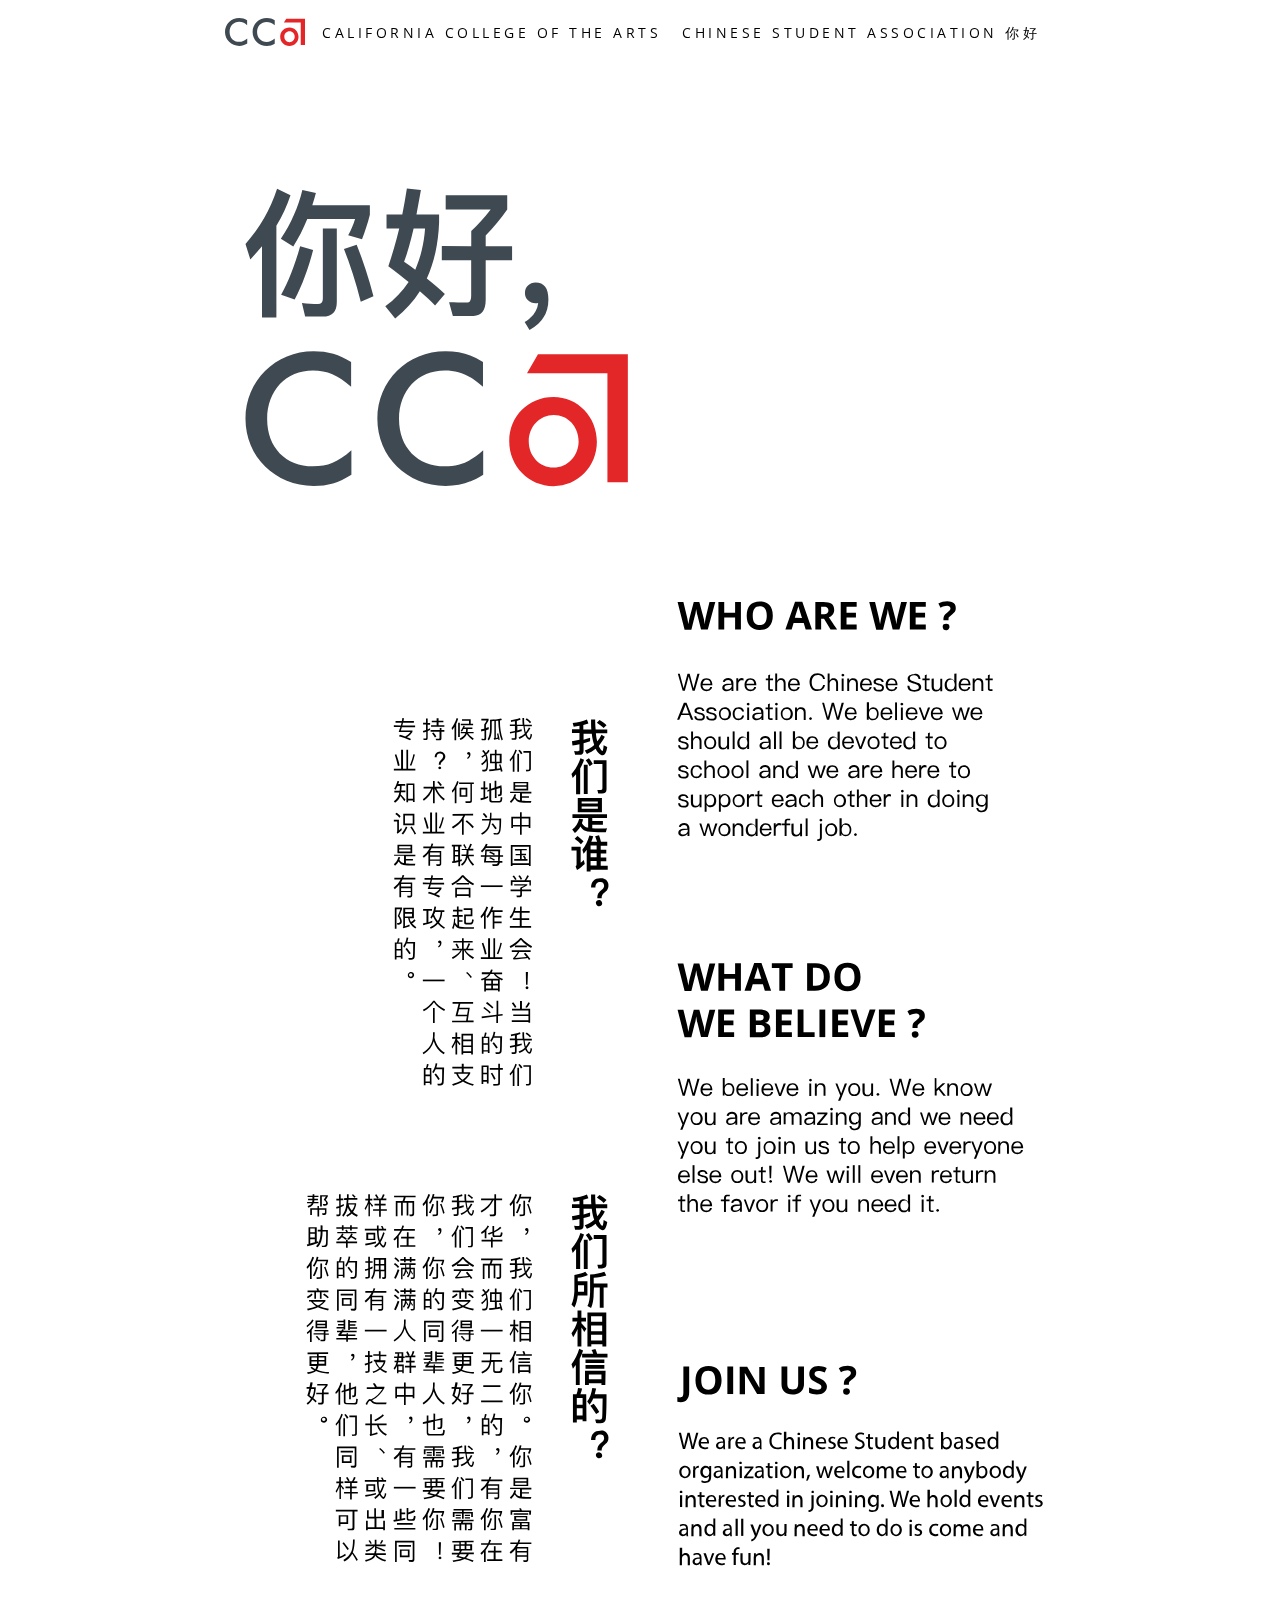
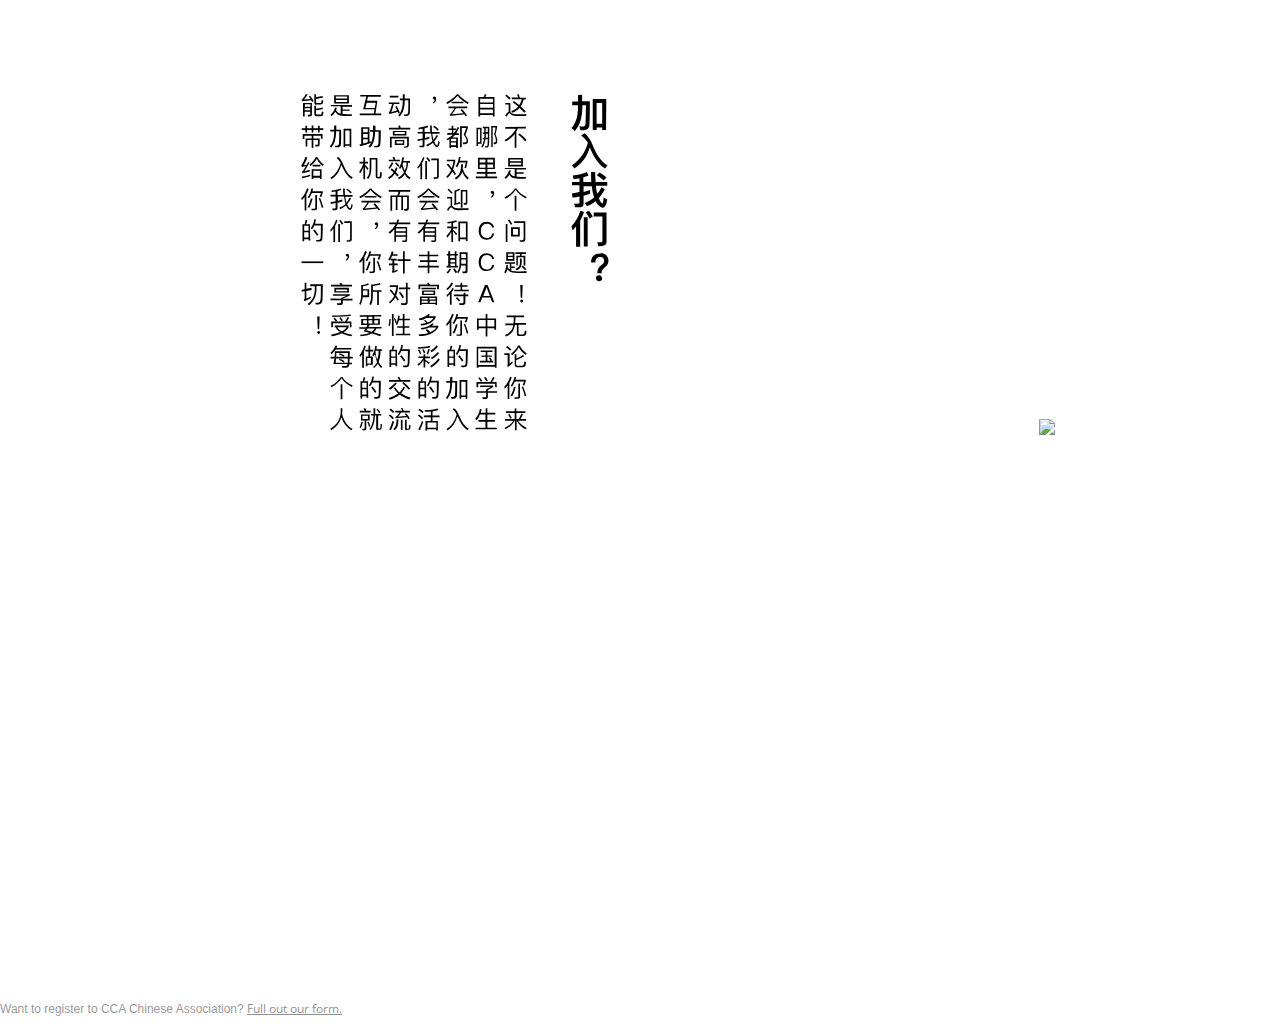
==== index.html @ 2733e785 "web icon" ====
<!DOCTYPE html>
<html lang="en zh-Hans zh zh-Hant">

<head>

  <meta charset="utf-8">
    <link rel="shortcut icon" href="assets/img/sIcon.png" />
  <title>My China</title>
  <meta name="author" content="Zhiyu(Reaji) Xue" />
  <meta name="viewport" content="width=device-width, initial-scale=1, maximum-scale=1" />
  <meta name="apple-mobile-web-app-capable" content="yes" />
 <!-- For iPhone 4 with high-resolution Retina display: -->
<link rel="apple-touch-icon-precomposed" sizes="180x180" href="assets/img/apple-touch-icon.png">
<!-- For non-Retina iPhone, iPod Touch, and Android 2.1+ devices: -->
<link rel="apple-touch-icon-precomposed" href="assets/img/apple-touch-icon.png">
<!-- For nokia devices: -->
<link rel="shortcut icon" href="assets/img/sIcon.png">

<meta name="apple-mobile-web-app-capable" content="yes">
<meta name="apple-mobile-web-app-status-bar-style" content="black">
  <link rel="stylesheet" href="assets/css/main.css" />
  <link href='https://fonts.googleapis.com/css?family=Open+Sans:400,300,300italic,400italic,600,600italic,700,700italic,800,800italic' rel='stylesheet' type='text/css' />
  
  <!-- <link rel="mask-icon" href="assets/img/logo.svg" > -->
    <link rel="apple-touch-startup-image"
         and (-webkit-device-pixel-ratio: 2)"
      href="assets/img/startup.png" />
  <meta name="apple-mobile-web-app-status-bar-style" content="translucent" />
  <meta name = "viewport" content = "width = content-width, initial-scale = 1.0, shrink-to-fit = no" />


<script>
  (function(i,s,o,g,r,a,m){i['GoogleAnalyticsObject']=r;i[r]=i[r]||function(){
  (i[r].q=i[r].q||[]).push(arguments)},i[r].l=1*new Date();a=s.createElement(o),
  m=s.getElementsByTagName(o)[0];a.async=1;a.src=g;m.parentNode.insertBefore(a,m)
  })(window,document,'script','//www.google-analytics.com/analytics.js','ga');

  ga('create', 'UA-69363537-1', 'auto');
  ga('send', 'pageview');

</script>
</head>

<body> 
	<img id="top" src="assets/img/top.png" ></img>
       
     <div id="title" class="title"><a class="titlelink" href="http://reaji.github.io/Mychina"><img id="logo" class="logo" src="assets/img/logo.svg"></img></a><h6 id="logotype" class="logotype"><a class="titlelink" href="http://reaji.github.io/Mychina">CALIFORNIA COLLEGE OF THE ARTS</a></h6> <h6 id="csatype" class="csatype"><a class="titlelink" href="http://reaji.github.io/Mychina">CHINESE STUDENT ASSOCIATION 你好</a></h6>
     </div>

<div class="content">
     <div class="greet"><img id="nihao" src="assets/img/NihaoCCA.svg"/><img id="hello" src="assets/img/HelloCCA.svg"/></div>

     <div class="recruit"><img class="fit" src="assets/img/recruitinfoMobile.svg" /><img class="QR" src="assets/img/QRTem.png"></div> </div>


  

  
  </div>


  <div id="register" class="register"><h2 class="form"> &nbsp &nbsp &nbsp JOIN US BY HERE ! ^_^</h2>
    <!-- Change the width and height values to suit you best -->
<div class="typeform-widget" data-url="https://zxue.typeform.com/to/G2J5FK" data-text="Registration Form" style="width:100%;height:500px;"></div>
<script>(function(){var qs,js,q,s,d=document,gi=d.getElementById,ce=d.createElement,gt=d.getElementsByTagName,id='typef_orm',b='https://s3-eu-west-1.amazonaws.com/share.typeform.com/';if(!gi.call(d,id)){js=ce.call(d,'script');js.id=id;js.src=b+'widget.js';q=gt.call(d,'script')[0];q.parentNode.insertBefore(js,q)}})()</script>
    <div style="font-family: Sans-Serif;font-size: 12px;color: #333;opacity: 0.5; padding-top: 5px;">Want to register to CCA Chinese Association?  <a href="https://zxue.typeform.com/to/G2J5FK" style="color: #222" target="_blank">Full out our form.</a></div>

</div>
</div>

</body>

</html>
---- assets/css/main.css ----
*{
	font-family: 'Open Sans', sans-serif;
 
}

@keyframes nihello {
    0% {opacity: 0;}
    50% {opacity:1;}
    100% {opacity: 0;}

}
@keyframes helloni {
    0% {opacity: 1;}
    50% {opacity:0;}
    100% {opacity: 1;}
}


body { 	width:100%; 
	margin-top: -13px;
	margin-left: 0; 
    height: 100%;
    overflow-x:hidden; 

	}

#top {width:100%; margin-top: -10px;height: 5px;}




.titlelink {
    text-decoration: none;
    color: black;
}

.title {
    margin: -11px auto;
    height:75px;
    width: 850px; 
    backdrop-filter: blur(10px);
}

.logo {
    width: 80px;
    margin-left: 10px;
    margin-top: 20px;
}

.logotype {
    display: inline-block;
    font-weight: 400;
    margin-top: 24px;
    margin-left: 2%;
    vertical-align: top;
    letter-spacing: 3.5px;
    line-height: 150%;
    font-size: 14px;
}

.csatype {
    display: inline-block;
    font-weight: 400;
    margin-top: 24px;
    margin-left: 2%;
    vertical-align: top;
    letter-spacing: 3.5px;
    line-height: 150%;
    font-size: 14px;
}

.typeformtitle {
    font-weight: 300;
}

.content {
    width: 850px;
    margin: 0 auto;

}

#nihao {
    position: absolute;
   margin: 0 auto;
    animation: nihello ease-in-out 10s infinite 2s ;
   max-width: 850px;


}

#hello {
   position: absolute;
    margin: 0 auto;
   opacity: 0;
   animation: helloni ease-in-out 10s infinite 2s;
   z-index: -1;
   max-width: 850px;
}

.greet {
    position: relative;
    height: 12%;
        
}

.recruit {
    position: relative;
    max-width: 850px;
    top:500px;
    z-index: -1;
        
}

.recruit .QR{
    position: absolute;
    max-width: 180px;
    bottom:10px;
    right: 10px;
        
}


.register{
    display: block;
    position: relative;
    top:550px;
      
}

.register .form {
    font-weight: 600;
    position: absolute;
    top:0px;
    z-index: 1;
    color: white;
       
}


/*
.registerTitle{
    position: fixed;
    top:50px;
    left: 150px;
    background-color: rgba(255, 255, 255, 0.4);
   backdrop-filter: blur(5px);
   width:100px;
   height:100px;
   z-index: 1;
}
*/
@media screen and (max-width: 768px) {
.title {
	margin: -12px auto;
	height: 50px;
	width: 100%;
 background: #eeeeee;
 backdrop-filter: blur(10px);



}

.logo {
	width: 50px;
	margin-left: 5%;
	margin-top: 20px;
}

.logotype {
    display: inline-block;
    width: 130px;
    font-weight: 400;
    margin-top: 19px;
    margin-left: 10px;
    vertical-align: top;
    letter-spacing: 2px;
    line-height: 10px;
    font-size: 9.2px;
}

.csatype {
    display: inline-block;
    width: 113px;
    font-weight: 400;
    margin-top: 19px;
    margin-left: 1%;
    vertical-align: top;
    letter-spacing: 2px;
    line-height: 10px;
    font-size: 9.2px;
}

.register{
    display: block;
    position: relative;
    top:250px;
}

.register .form {
    font-weight: 600;
    position: absolute;
    top:0px;
    z-index: 1;
    color: white;
}

#nihao {
   position: absolute;
  width: 50%;
  min-width: 313px;
  animation: nihello ease-in-out 10s infinite 2s;
}
 #hello {
   position: absolute;
   width: 50%;
    opacity: 0;
    min-width: 313px;
     animation: helloni ease-in-out 10s infinite 2s;
}

.content {
    width: 100%;
    margin: 0 auto;
      
}

.greet {
    position: relative;
    width: 80%;
    left: 5%;


}
.recruit {
    position: relative;
    width: 100%;
    right: 0;
    top: 200px; 
}

.recruit .fit {
   position: relative;
   right: 0;

}


.recruit .QR{
    position: absolute;
    width: 25%;
    bottom:10px;
    right: 3%;
}

}


@media screen and (max-width: 340px) {
.title {
    margin: -12px auto;
    height: 50px;
    width: 100%;
 background: #eeeeee;
 backdrop-filter: blur(10px);



}

.logo {
    width: 50px;
    margin-left: 5%;
    margin-top: 20px;
}

.logotype {
    display: inline-block;
    width: 118px;
    font-weight: 400;
    margin-top: 19px;
    margin-left: 3%;
    vertical-align: top;
    letter-spacing: 2px;
    line-height: 10px;
    font-size: 8px;
}

.csatype {
    display: inline-block;
    width: 113px;
    font-weight: 400;
    margin-top: 19px;
    margin-left: 1%;
    vertical-align: top;
    letter-spacing: 2px;
    line-height: 10px;
    font-size: 8px;
}

.register{
    display: block;
    position: relative;
    top:150px;
}

.register .form {
    font-weight: 600;
    position: absolute;
    top:0px;
    z-index: 1;
    color: white;
}

#nihao {
   position: absolute;

width: 40%;
  min-width: 300px;

  animation: nihello ease-in-out 10s infinite 2s;
}
 #hello {
   position: absolute;
   width: 40%;
    opacity: 0;
    min-width: 300px;

     animation: helloni ease-in-out 10s infinite 2s;
}

.content {
    width: 100%;
    margin: 0 auto;
      
}

.greet {
    position: relative;
    width: 300px;
    left: 5%;
   /* overflow-x:hidden;*/

}
.recruit {
    position: relative;
    width: 100%;
    right: 0;
    top: 120px;
}

.recruit .fit {
   position: relative;
   right: 0;
   width: 95%;
}


.recruit .QR{
    position: absolute;
    width: 25%;
    bottom:10px;
    right: 3%;
}

}
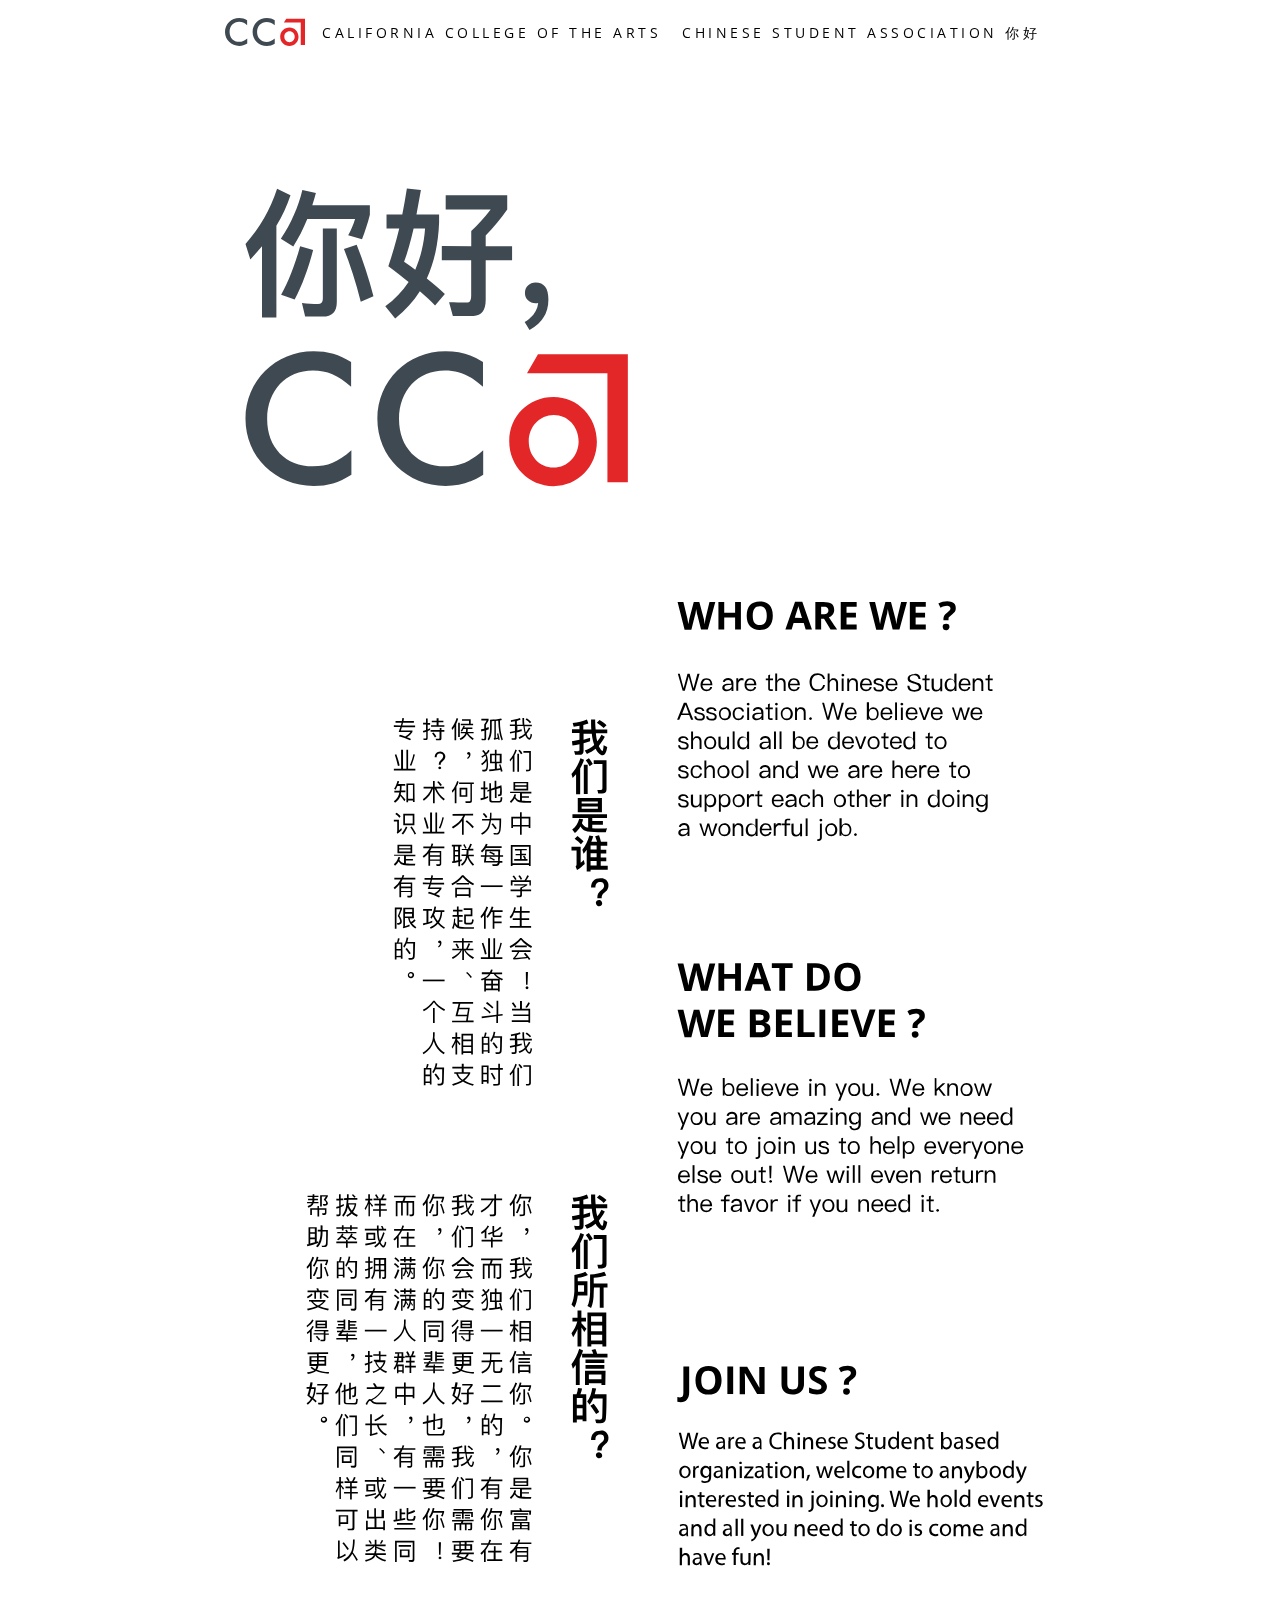
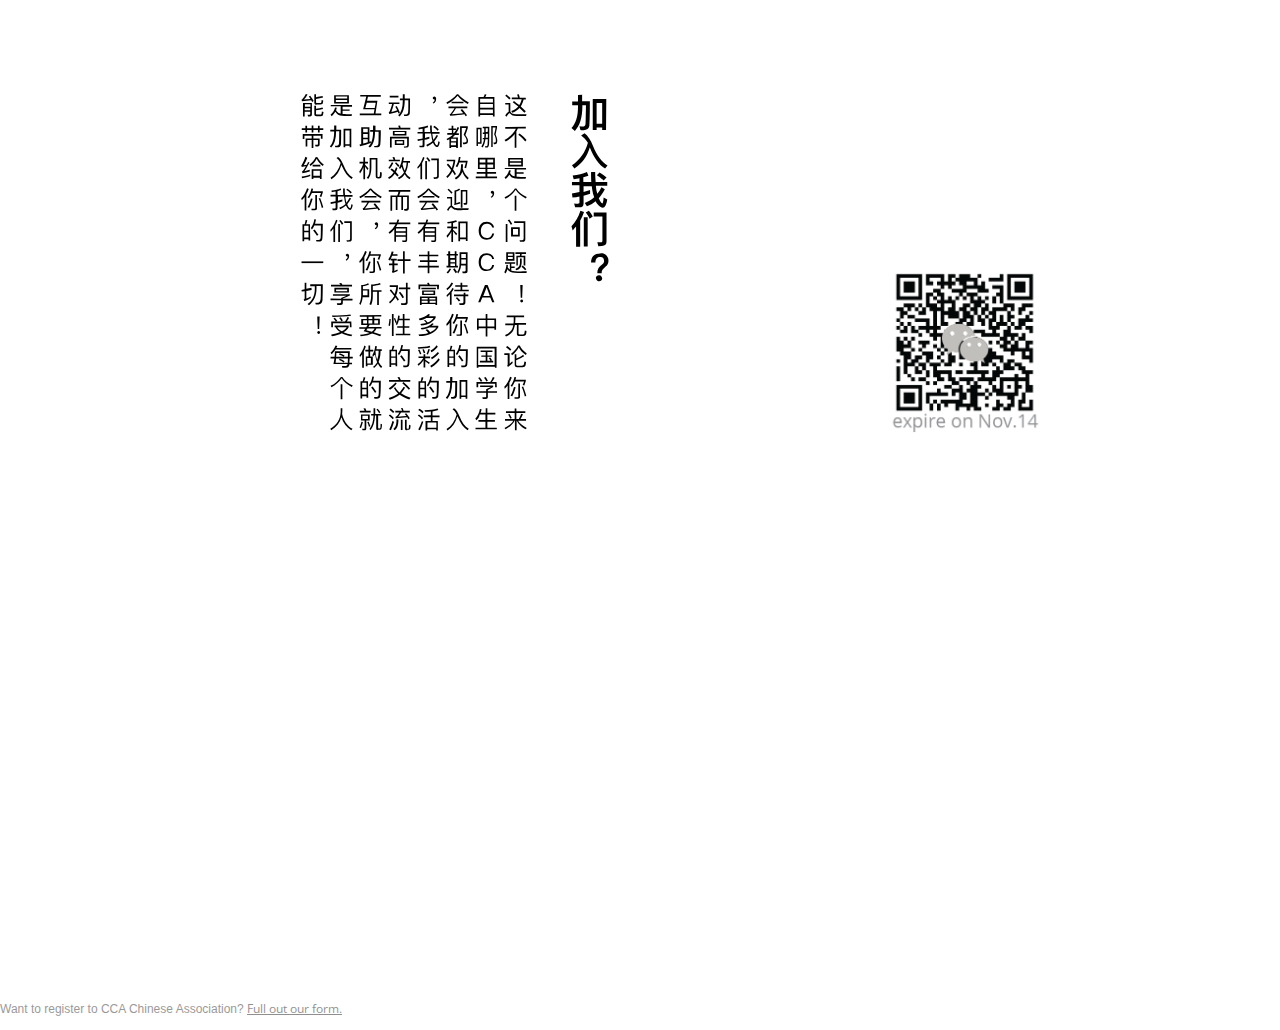
==== commit 437d6b72: "update expired QR CODE" ====
--- a/index.html
+++ b/index.html
@@ -14,7 +14,7 @@
 <!-- For non-Retina iPhone, iPod Touch, and Android 2.1+ devices: -->
 <link rel="apple-touch-icon-precomposed" href="assets/img/apple-touch-icon.png">
 <!-- For nokia devices: -->
-<link rel="shortcut icon" href="assets/img/sIcon.png">
+<link rel="shortcut icon" href="assets/img/apple-touch-icon.png">
 
 <meta name="apple-mobile-web-app-capable" content="yes">
 <meta name="apple-mobile-web-app-status-bar-style" content="black">
@@ -29,16 +29,6 @@
   <meta name = "viewport" content = "width = content-width, initial-scale = 1.0, shrink-to-fit = no" />
 
 
-<script>
-  (function(i,s,o,g,r,a,m){i['GoogleAnalyticsObject']=r;i[r]=i[r]||function(){
-  (i[r].q=i[r].q||[]).push(arguments)},i[r].l=1*new Date();a=s.createElement(o),
-  m=s.getElementsByTagName(o)[0];a.async=1;a.src=g;m.parentNode.insertBefore(a,m)
-  })(window,document,'script','//www.google-analytics.com/analytics.js','ga');
-
-  ga('create', 'UA-69363537-1', 'auto');
-  ga('send', 'pageview');
-
-</script>
 </head>
 
 <body> 
@@ -68,6 +58,17 @@
 </div>
 </div>
 
+
+<script>
+  (function(i,s,o,g,r,a,m){i['GoogleAnalyticsObject']=r;i[r]=i[r]||function(){
+  (i[r].q=i[r].q||[]).push(arguments)},i[r].l=1*new Date();a=s.createElement(o),
+  m=s.getElementsByTagName(o)[0];a.async=1;a.src=g;m.parentNode.insertBefore(a,m)
+  })(window,document,'script','//www.google-analytics.com/analytics.js','ga');
+
+  ga('create', 'UA-69363537-1', 'auto');
+  ga('send', 'pageview');
+
+</script>
 </body>
 
 </html>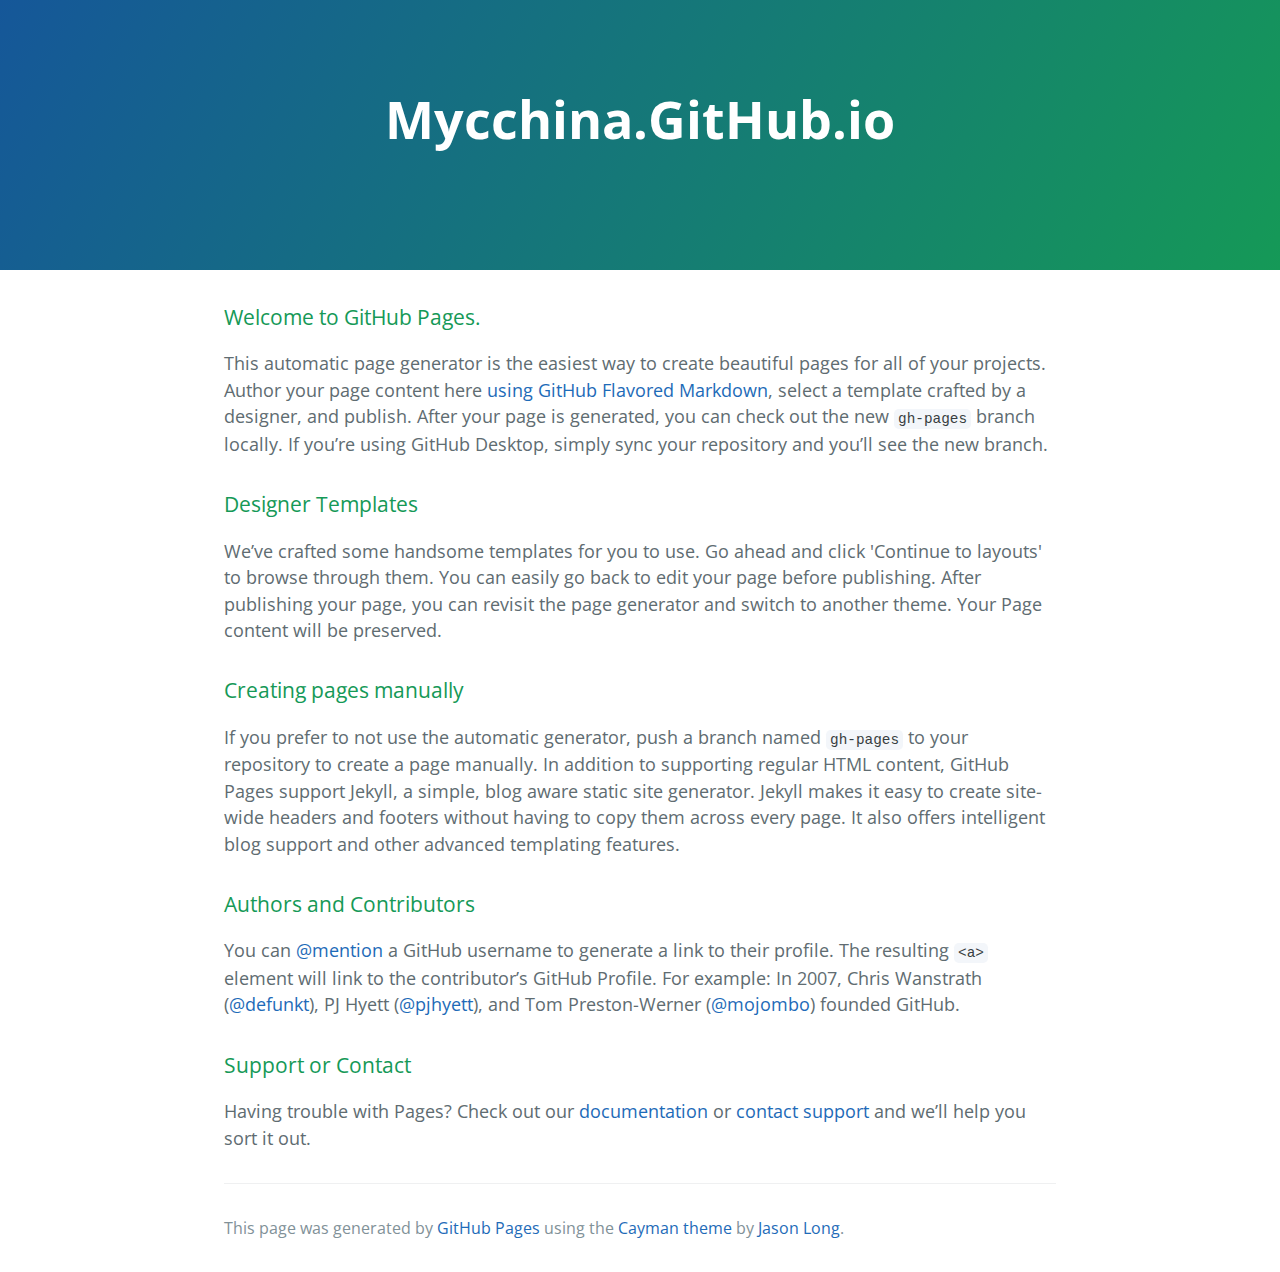
==== commit f3ede465: "Replace master branch with page content via GitHub" ====
--- a/index.html
+++ b/index.html
@@ -1,74 +1,53 @@
 <!DOCTYPE html>
-<html lang="en zh-Hans zh zh-Hant">
+<html lang="en-us">
+  <head>
+    <meta charset="UTF-8">
+    <title>Mycchina.GitHub.io by MyCChinA</title>
+    <meta name="viewport" content="width=device-width, initial-scale=1">
+    <link rel="stylesheet" type="text/css" href="stylesheets/normalize.css" media="screen">
+    <link href='https://fonts.googleapis.com/css?family=Open+Sans:400,700' rel='stylesheet' type='text/css'>
+    <link rel="stylesheet" type="text/css" href="stylesheets/stylesheet.css" media="screen">
+    <link rel="stylesheet" type="text/css" href="stylesheets/github-light.css" media="screen">
+  </head>
+  <body>
+    <section class="page-header">
+      <h1 class="project-name">Mycchina.GitHub.io</h1>
+      <h2 class="project-tagline"></h2>
+    </section>
 
-<head>
+    <section class="main-content">
+      <h3>
+<a id="welcome-to-github-pages" class="anchor" href="#welcome-to-github-pages" aria-hidden="true"><span class="octicon octicon-link"></span></a>Welcome to GitHub Pages.</h3>
 
-  <meta charset="utf-8">
-    <link rel="shortcut icon" href="assets/img/sIcon.png" />
-  <title>My China</title>
-  <meta name="author" content="Zhiyu(Reaji) Xue" />
-  <meta name="viewport" content="width=device-width, initial-scale=1, maximum-scale=1" />
-  <meta name="apple-mobile-web-app-capable" content="yes" />
- <!-- For iPhone 4 with high-resolution Retina display: -->
-<link rel="apple-touch-icon-precomposed" sizes="180x180" href="assets/img/apple-touch-icon.png">
-<!-- For non-Retina iPhone, iPod Touch, and Android 2.1+ devices: -->
-<link rel="apple-touch-icon-precomposed" href="assets/img/apple-touch-icon.png">
-<!-- For nokia devices: -->
-<link rel="shortcut icon" href="assets/img/apple-touch-icon.png">
+<p>This automatic page generator is the easiest way to create beautiful pages for all of your projects. Author your page content here <a href="https://guides.github.com/features/mastering-markdown/">using GitHub Flavored Markdown</a>, select a template crafted by a designer, and publish. After your page is generated, you can check out the new <code>gh-pages</code> branch locally. If you’re using GitHub Desktop, simply sync your repository and you’ll see the new branch.</p>
 
-<meta name="apple-mobile-web-app-capable" content="yes">
-<meta name="apple-mobile-web-app-status-bar-style" content="black">
-  <link rel="stylesheet" href="assets/css/main.css" />
-  <link href='https://fonts.googleapis.com/css?family=Open+Sans:400,300,300italic,400italic,600,600italic,700,700italic,800,800italic' rel='stylesheet' type='text/css' />
-  
-  <!-- <link rel="mask-icon" href="assets/img/logo.svg" > -->
-    <link rel="apple-touch-startup-image"
-         and (-webkit-device-pixel-ratio: 2)"
-      href="assets/img/startup.png" />
-  <meta name="apple-mobile-web-app-status-bar-style" content="translucent" />
-  <meta name = "viewport" content = "width = content-width, initial-scale = 1.0, shrink-to-fit = no" />
+<h3>
+<a id="designer-templates" class="anchor" href="#designer-templates" aria-hidden="true"><span class="octicon octicon-link"></span></a>Designer Templates</h3>
 
+<p>We’ve crafted some handsome templates for you to use. Go ahead and click 'Continue to layouts' to browse through them. You can easily go back to edit your page before publishing. After publishing your page, you can revisit the page generator and switch to another theme. Your Page content will be preserved.</p>
 
-</head>
+<h3>
+<a id="creating-pages-manually" class="anchor" href="#creating-pages-manually" aria-hidden="true"><span class="octicon octicon-link"></span></a>Creating pages manually</h3>
 
-<body> 
-	<img id="top" src="assets/img/top.png" ></img>
-       
-     <div id="title" class="title"><a class="titlelink" href="http://reaji.github.io/Mychina"><img id="logo" class="logo" src="assets/img/logo.svg"></img></a><h6 id="logotype" class="logotype"><a class="titlelink" href="http://reaji.github.io/Mychina">CALIFORNIA COLLEGE OF THE ARTS</a></h6> <h6 id="csatype" class="csatype"><a class="titlelink" href="http://reaji.github.io/Mychina">CHINESE STUDENT ASSOCIATION 你好</a></h6>
-     </div>
+<p>If you prefer to not use the automatic generator, push a branch named <code>gh-pages</code> to your repository to create a page manually. In addition to supporting regular HTML content, GitHub Pages support Jekyll, a simple, blog aware static site generator. Jekyll makes it easy to create site-wide headers and footers without having to copy them across every page. It also offers intelligent blog support and other advanced templating features.</p>
 
-<div class="content">
-     <div class="greet"><img id="nihao" src="assets/img/NihaoCCA.svg"/><img id="hello" src="assets/img/HelloCCA.svg"/></div>
+<h3>
+<a id="authors-and-contributors" class="anchor" href="#authors-and-contributors" aria-hidden="true"><span class="octicon octicon-link"></span></a>Authors and Contributors</h3>
 
-     <div class="recruit"><img class="fit" src="assets/img/recruitinfoMobile.svg" /><img class="QR" src="assets/img/QRTem.png"></div> </div>
+<p>You can <a href="https://github.com/blog/821" class="user-mention">@mention</a> a GitHub username to generate a link to their profile. The resulting <code>&lt;a&gt;</code> element will link to the contributor’s GitHub Profile. For example: In 2007, Chris Wanstrath (<a href="https://github.com/defunkt" class="user-mention">@defunkt</a>), PJ Hyett (<a href="https://github.com/pjhyett" class="user-mention">@pjhyett</a>), and Tom Preston-Werner (<a href="https://github.com/mojombo" class="user-mention">@mojombo</a>) founded GitHub.</p>
 
+<h3>
+<a id="support-or-contact" class="anchor" href="#support-or-contact" aria-hidden="true"><span class="octicon octicon-link"></span></a>Support or Contact</h3>
+
+<p>Having trouble with Pages? Check out our <a href="https://help.github.com/pages">documentation</a> or <a href="https://github.com/contact">contact support</a> and we’ll help you sort it out.</p>
+
+      <footer class="site-footer">
+
+        <span class="site-footer-credits">This page was generated by <a href="https://pages.github.com">GitHub Pages</a> using the <a href="https://github.com/jasonlong/cayman-theme">Cayman theme</a> by <a href="https://twitter.com/jasonlong">Jason Long</a>.</span>
+      </footer>
+
+    </section>
 
   
-
-  
-  </div>
-
-
-  <div id="register" class="register"><h2 class="form"> &nbsp &nbsp &nbsp JOIN US BY HERE ! ^_^</h2>
-    <!-- Change the width and height values to suit you best -->
-<div class="typeform-widget" data-url="https://zxue.typeform.com/to/G2J5FK" data-text="Registration Form" style="width:100%;height:500px;"></div>
-<script>(function(){var qs,js,q,s,d=document,gi=d.getElementById,ce=d.createElement,gt=d.getElementsByTagName,id='typef_orm',b='https://s3-eu-west-1.amazonaws.com/share.typeform.com/';if(!gi.call(d,id)){js=ce.call(d,'script');js.id=id;js.src=b+'widget.js';q=gt.call(d,'script')[0];q.parentNode.insertBefore(js,q)}})()</script>
-    <div style="font-family: Sans-Serif;font-size: 12px;color: #333;opacity: 0.5; padding-top: 5px;">Want to register to CCA Chinese Association?  <a href="https://zxue.typeform.com/to/G2J5FK" style="color: #222" target="_blank">Full out our form.</a></div>
-
-</div>
-</div>
-
-
-<script>
-  (function(i,s,o,g,r,a,m){i['GoogleAnalyticsObject']=r;i[r]=i[r]||function(){
-  (i[r].q=i[r].q||[]).push(arguments)},i[r].l=1*new Date();a=s.createElement(o),
-  m=s.getElementsByTagName(o)[0];a.async=1;a.src=g;m.parentNode.insertBefore(a,m)
-  })(window,document,'script','//www.google-analytics.com/analytics.js','ga');
-
-  ga('create', 'UA-69363537-1', 'auto');
-  ga('send', 'pageview');
-
-</script>
-</body>
-
-</html>+  </body>
+</html>
--- a/stylesheets/stylesheet.css
+++ b/stylesheets/stylesheet.css
@@ -0,0 +1,245 @@
+* {
+  box-sizing: border-box; }
+
+body {
+  padding: 0;
+  margin: 0;
+  font-family: "Open Sans", "Helvetica Neue", Helvetica, Arial, sans-serif;
+  font-size: 16px;
+  line-height: 1.5;
+  color: #606c71; }
+
+a {
+  color: #1e6bb8;
+  text-decoration: none; }
+  a:hover {
+    text-decoration: underline; }
+
+.btn {
+  display: inline-block;
+  margin-bottom: 1rem;
+  color: rgba(255, 255, 255, 0.7);
+  background-color: rgba(255, 255, 255, 0.08);
+  border-color: rgba(255, 255, 255, 0.2);
+  border-style: solid;
+  border-width: 1px;
+  border-radius: 0.3rem;
+  transition: color 0.2s, background-color 0.2s, border-color 0.2s; }
+  .btn + .btn {
+    margin-left: 1rem; }
+
+.btn:hover {
+  color: rgba(255, 255, 255, 0.8);
+  text-decoration: none;
+  background-color: rgba(255, 255, 255, 0.2);
+  border-color: rgba(255, 255, 255, 0.3); }
+
+@media screen and (min-width: 64em) {
+  .btn {
+    padding: 0.75rem 1rem; } }
+
+@media screen and (min-width: 42em) and (max-width: 64em) {
+  .btn {
+    padding: 0.6rem 0.9rem;
+    font-size: 0.9rem; } }
+
+@media screen and (max-width: 42em) {
+  .btn {
+    display: block;
+    width: 100%;
+    padding: 0.75rem;
+    font-size: 0.9rem; }
+    .btn + .btn {
+      margin-top: 1rem;
+      margin-left: 0; } }
+
+.page-header {
+  color: #fff;
+  text-align: center;
+  background-color: #159957;
+  background-image: linear-gradient(120deg, #155799, #159957); }
+
+@media screen and (min-width: 64em) {
+  .page-header {
+    padding: 5rem 6rem; } }
+
+@media screen and (min-width: 42em) and (max-width: 64em) {
+  .page-header {
+    padding: 3rem 4rem; } }
+
+@media screen and (max-width: 42em) {
+  .page-header {
+    padding: 2rem 1rem; } }
+
+.project-name {
+  margin-top: 0;
+  margin-bottom: 0.1rem; }
+
+@media screen and (min-width: 64em) {
+  .project-name {
+    font-size: 3.25rem; } }
+
+@media screen and (min-width: 42em) and (max-width: 64em) {
+  .project-name {
+    font-size: 2.25rem; } }
+
+@media screen and (max-width: 42em) {
+  .project-name {
+    font-size: 1.75rem; } }
+
+.project-tagline {
+  margin-bottom: 2rem;
+  font-weight: normal;
+  opacity: 0.7; }
+
+@media screen and (min-width: 64em) {
+  .project-tagline {
+    font-size: 1.25rem; } }
+
+@media screen and (min-width: 42em) and (max-width: 64em) {
+  .project-tagline {
+    font-size: 1.15rem; } }
+
+@media screen and (max-width: 42em) {
+  .project-tagline {
+    font-size: 1rem; } }
+
+.main-content :first-child {
+  margin-top: 0; }
+.main-content img {
+  max-width: 100%; }
+.main-content h1, .main-content h2, .main-content h3, .main-content h4, .main-content h5, .main-content h6 {
+  margin-top: 2rem;
+  margin-bottom: 1rem;
+  font-weight: normal;
+  color: #159957; }
+.main-content p {
+  margin-bottom: 1em; }
+.main-content code {
+  padding: 2px 4px;
+  font-family: Consolas, "Liberation Mono", Menlo, Courier, monospace;
+  font-size: 0.9rem;
+  color: #383e41;
+  background-color: #f3f6fa;
+  border-radius: 0.3rem; }
+.main-content pre {
+  padding: 0.8rem;
+  margin-top: 0;
+  margin-bottom: 1rem;
+  font: 1rem Consolas, "Liberation Mono", Menlo, Courier, monospace;
+  color: #567482;
+  word-wrap: normal;
+  background-color: #f3f6fa;
+  border: solid 1px #dce6f0;
+  border-radius: 0.3rem; }
+  .main-content pre > code {
+    padding: 0;
+    margin: 0;
+    font-size: 0.9rem;
+    color: #567482;
+    word-break: normal;
+    white-space: pre;
+    background: transparent;
+    border: 0; }
+.main-content .highlight {
+  margin-bottom: 1rem; }
+  .main-content .highlight pre {
+    margin-bottom: 0;
+    word-break: normal; }
+.main-content .highlight pre, .main-content pre {
+  padding: 0.8rem;
+  overflow: auto;
+  font-size: 0.9rem;
+  line-height: 1.45;
+  border-radius: 0.3rem; }
+.main-content pre code, .main-content pre tt {
+  display: inline;
+  max-width: initial;
+  padding: 0;
+  margin: 0;
+  overflow: initial;
+  line-height: inherit;
+  word-wrap: normal;
+  background-color: transparent;
+  border: 0; }
+  .main-content pre code:before, .main-content pre code:after, .main-content pre tt:before, .main-content pre tt:after {
+    content: normal; }
+.main-content ul, .main-content ol {
+  margin-top: 0; }
+.main-content blockquote {
+  padding: 0 1rem;
+  margin-left: 0;
+  color: #819198;
+  border-left: 0.3rem solid #dce6f0; }
+  .main-content blockquote > :first-child {
+    margin-top: 0; }
+  .main-content blockquote > :last-child {
+    margin-bottom: 0; }
+.main-content table {
+  display: block;
+  width: 100%;
+  overflow: auto;
+  word-break: normal;
+  word-break: keep-all; }
+  .main-content table th {
+    font-weight: bold; }
+  .main-content table th, .main-content table td {
+    padding: 0.5rem 1rem;
+    border: 1px solid #e9ebec; }
+.main-content dl {
+  padding: 0; }
+  .main-content dl dt {
+    padding: 0;
+    margin-top: 1rem;
+    font-size: 1rem;
+    font-weight: bold; }
+  .main-content dl dd {
+    padding: 0;
+    margin-bottom: 1rem; }
+.main-content hr {
+  height: 2px;
+  padding: 0;
+  margin: 1rem 0;
+  background-color: #eff0f1;
+  border: 0; }
+
+@media screen and (min-width: 64em) {
+  .main-content {
+    max-width: 64rem;
+    padding: 2rem 6rem;
+    margin: 0 auto;
+    font-size: 1.1rem; } }
+
+@media screen and (min-width: 42em) and (max-width: 64em) {
+  .main-content {
+    padding: 2rem 4rem;
+    font-size: 1.1rem; } }
+
+@media screen and (max-width: 42em) {
+  .main-content {
+    padding: 2rem 1rem;
+    font-size: 1rem; } }
+
+.site-footer {
+  padding-top: 2rem;
+  margin-top: 2rem;
+  border-top: solid 1px #eff0f1; }
+
+.site-footer-owner {
+  display: block;
+  font-weight: bold; }
+
+.site-footer-credits {
+  color: #819198; }
+
+@media screen and (min-width: 64em) {
+  .site-footer {
+    font-size: 1rem; } }
+
+@media screen and (min-width: 42em) and (max-width: 64em) {
+  .site-footer {
+    font-size: 1rem; } }
+
+@media screen and (max-width: 42em) {
+  .site-footer {
+    font-size: 0.9rem; } }
--- a/stylesheets/github-light.css
+++ b/stylesheets/github-light.css
@@ -0,0 +1,116 @@
+/*
+   Copyright 2014 GitHub Inc.
+
+   Licensed under the Apache License, Version 2.0 (the "License");
+   you may not use this file except in compliance with the License.
+   You may obtain a copy of the License at
+
+       http://www.apache.org/licenses/LICENSE-2.0
+
+   Unless required by applicable law or agreed to in writing, software
+   distributed under the License is distributed on an "AS IS" BASIS,
+   WITHOUT WARRANTIES OR CONDITIONS OF ANY KIND, either express or implied.
+   See the License for the specific language governing permissions and
+   limitations under the License.
+
+*/
+
+.pl-c /* comment */ {
+  color: #969896;
+}
+
+.pl-c1      /* constant, markup.raw, meta.diff.header, meta.module-reference, meta.property-name, support, support.constant, support.variable, variable.other.constant */,
+.pl-s .pl-v /* string variable */ {
+  color: #0086b3;
+}
+
+.pl-e  /* entity */,
+.pl-en /* entity.name */ {
+  color: #795da3;
+}
+
+.pl-s .pl-s1 /* string source */,
+.pl-smi      /* storage.modifier.import, storage.modifier.package, storage.type.java, variable.other, variable.parameter.function */ {
+  color: #333;
+}
+
+.pl-ent /* entity.name.tag */ {
+  color: #63a35c;
+}
+
+.pl-k /* keyword, storage, storage.type */ {
+  color: #a71d5d;
+}
+
+.pl-pds              /* punctuation.definition.string, string.regexp.character-class */,
+.pl-s                /* string */,
+.pl-s .pl-pse .pl-s1 /* string punctuation.section.embedded source */,
+.pl-sr               /* string.regexp */,
+.pl-sr .pl-cce       /* string.regexp constant.character.escape */,
+.pl-sr .pl-sra       /* string.regexp string.regexp.arbitrary-repitition */,
+.pl-sr .pl-sre       /* string.regexp source.ruby.embedded */ {
+  color: #183691;
+}
+
+.pl-v /* variable */ {
+  color: #ed6a43;
+}
+
+.pl-id /* invalid.deprecated */ {
+  color: #b52a1d;
+}
+
+.pl-ii /* invalid.illegal */ {
+  background-color: #b52a1d;
+  color: #f8f8f8;
+}
+
+.pl-sr .pl-cce /* string.regexp constant.character.escape */ {
+  color: #63a35c;
+  font-weight: bold;
+}
+
+.pl-ml /* markup.list */ {
+  color: #693a17;
+}
+
+.pl-mh        /* markup.heading */,
+.pl-mh .pl-en /* markup.heading entity.name */,
+.pl-ms        /* meta.separator */ {
+  color: #1d3e81;
+  font-weight: bold;
+}
+
+.pl-mq /* markup.quote */ {
+  color: #008080;
+}
+
+.pl-mi /* markup.italic */ {
+  color: #333;
+  font-style: italic;
+}
+
+.pl-mb /* markup.bold */ {
+  color: #333;
+  font-weight: bold;
+}
+
+.pl-md /* markup.deleted, meta.diff.header.from-file */ {
+  background-color: #ffecec;
+  color: #bd2c00;
+}
+
+.pl-mi1 /* markup.inserted, meta.diff.header.to-file */ {
+  background-color: #eaffea;
+  color: #55a532;
+}
+
+.pl-mdr /* meta.diff.range */ {
+  color: #795da3;
+  font-weight: bold;
+}
+
+.pl-mo /* meta.output */ {
+  color: #1d3e81;
+}
+
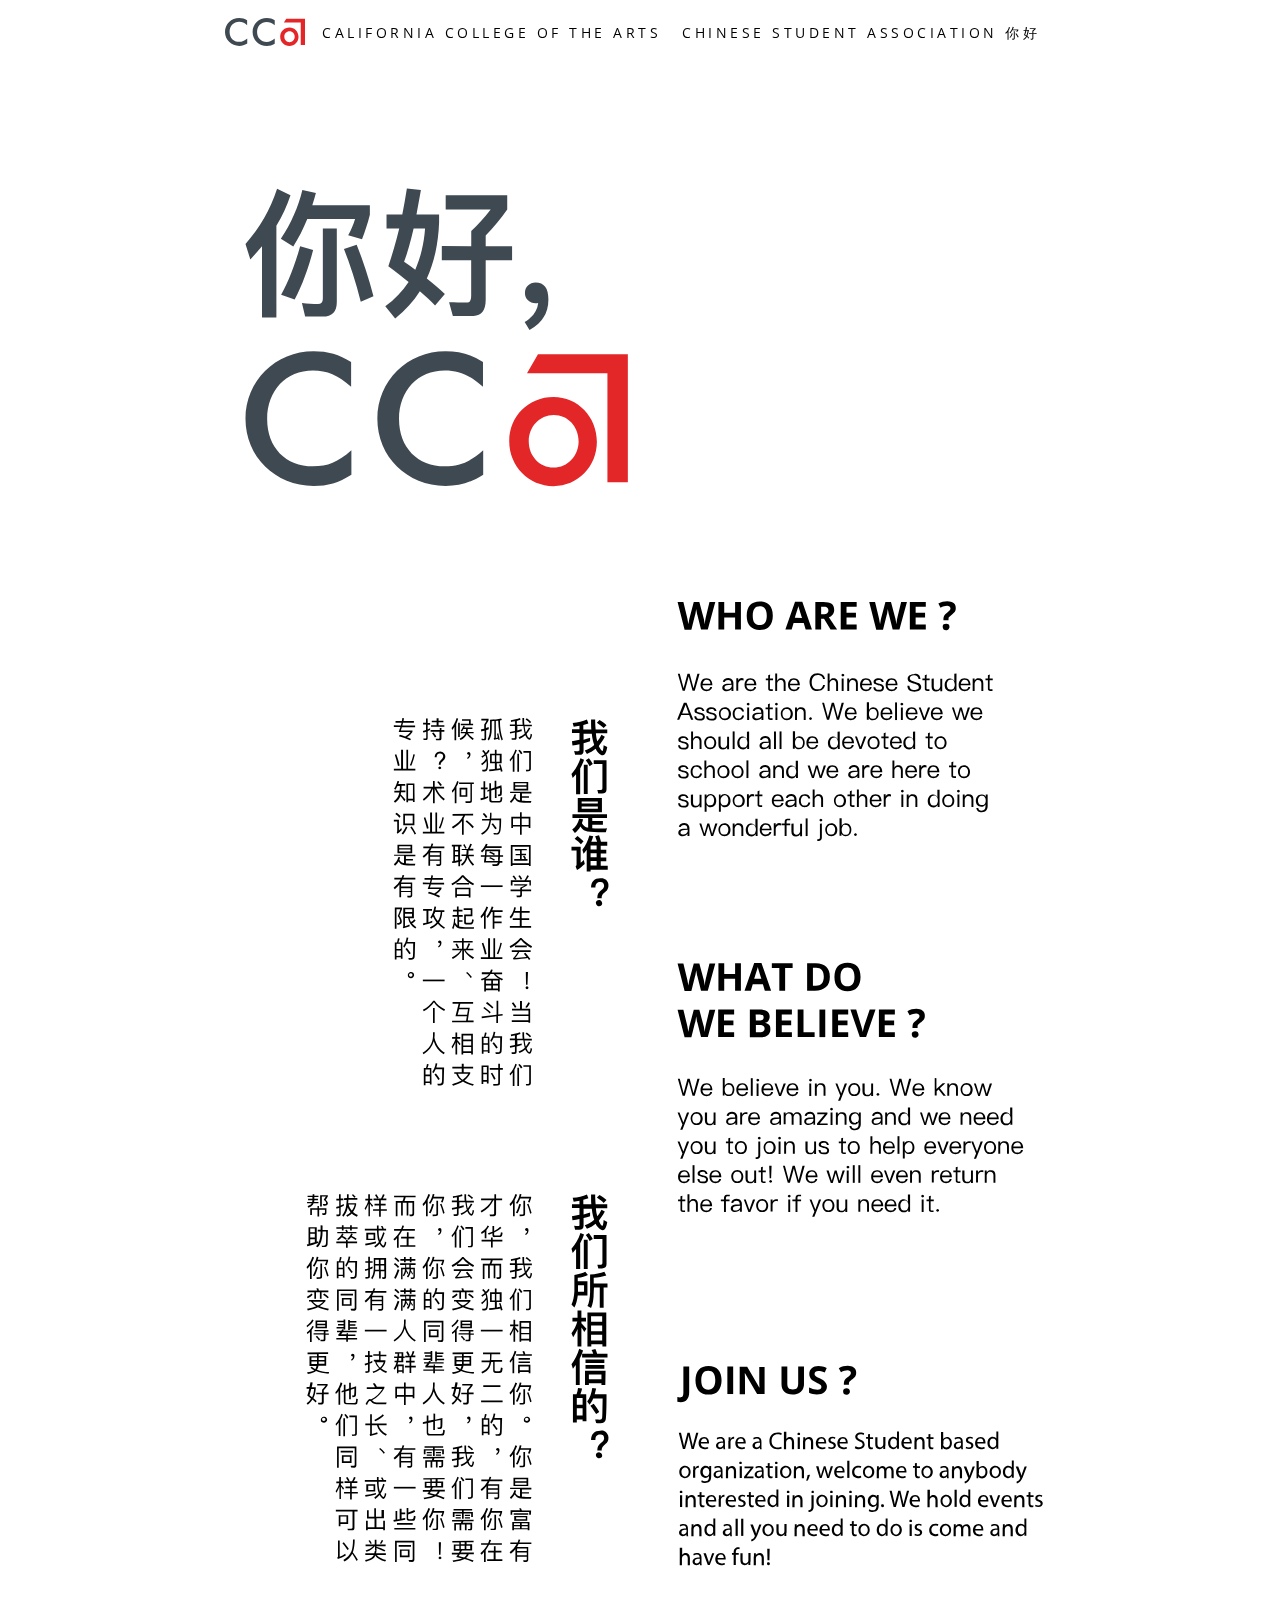
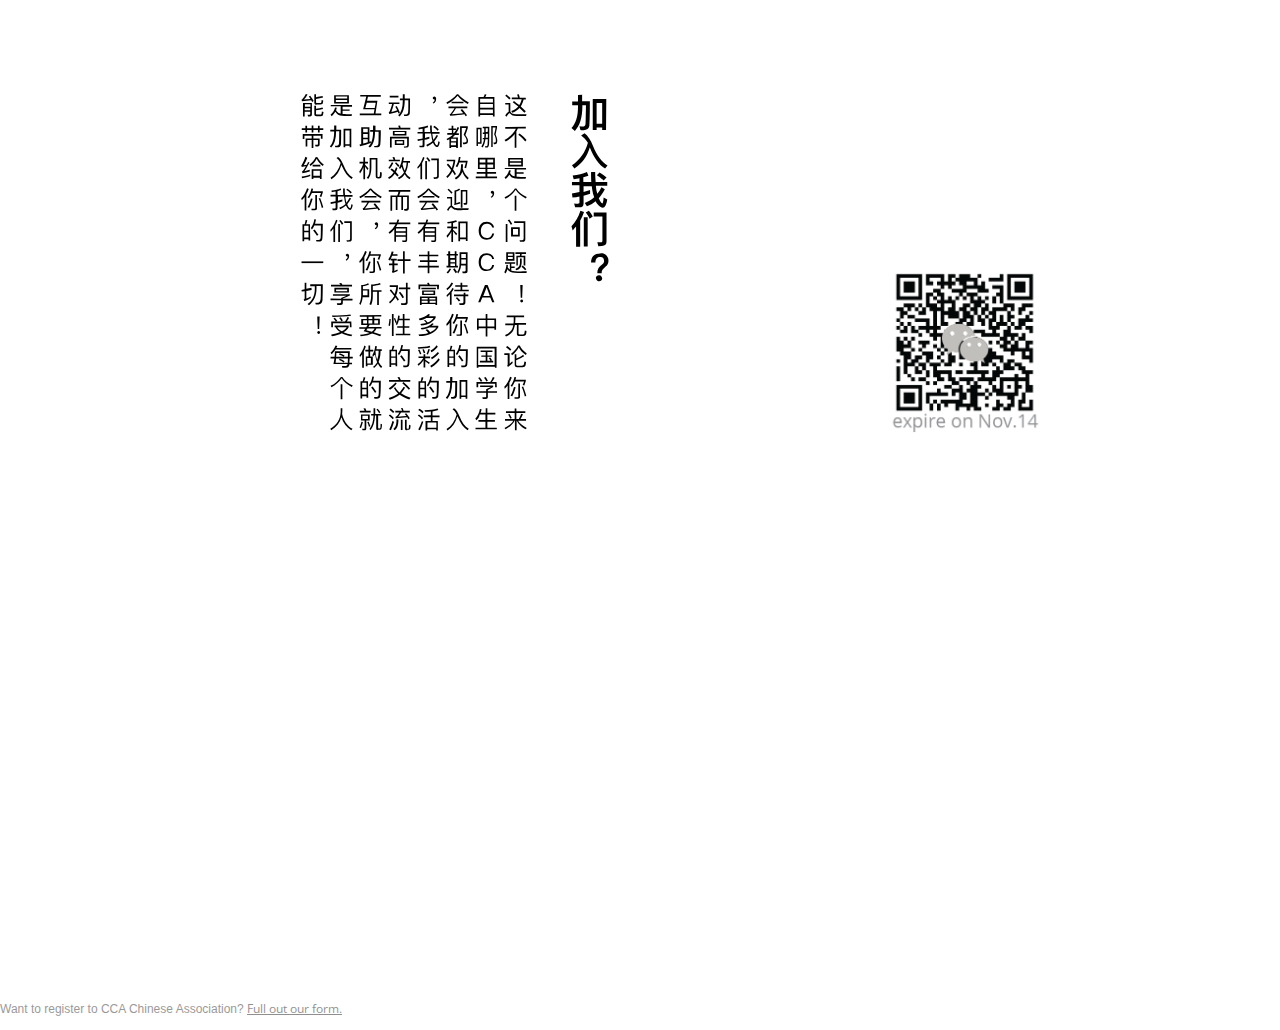
==== commit 1605f341: "Homepage on" ====
--- a/index.html
+++ b/index.html
@@ -1,53 +1,73 @@
 <!DOCTYPE html>
-<html lang="en-us">
-  <head>
-    <meta charset="UTF-8">
-    <title>Mycchina.GitHub.io by MyCChinA</title>
-    <meta name="viewport" content="width=device-width, initial-scale=1">
-    <link rel="stylesheet" type="text/css" href="stylesheets/normalize.css" media="screen">
-    <link href='https://fonts.googleapis.com/css?family=Open+Sans:400,700' rel='stylesheet' type='text/css'>
-    <link rel="stylesheet" type="text/css" href="stylesheets/stylesheet.css" media="screen">
-    <link rel="stylesheet" type="text/css" href="stylesheets/github-light.css" media="screen">
-  </head>
-  <body>
-    <section class="page-header">
-      <h1 class="project-name">Mycchina.GitHub.io</h1>
-      <h2 class="project-tagline"></h2>
-    </section>
+<html lang="en zh-Hans zh zh-Hant">
 
-    <section class="main-content">
-      <h3>
-<a id="welcome-to-github-pages" class="anchor" href="#welcome-to-github-pages" aria-hidden="true"><span class="octicon octicon-link"></span></a>Welcome to GitHub Pages.</h3>
+<head>
 
-<p>This automatic page generator is the easiest way to create beautiful pages for all of your projects. Author your page content here <a href="https://guides.github.com/features/mastering-markdown/">using GitHub Flavored Markdown</a>, select a template crafted by a designer, and publish. After your page is generated, you can check out the new <code>gh-pages</code> branch locally. If you’re using GitHub Desktop, simply sync your repository and you’ll see the new branch.</p>
+  <meta charset="utf-8">
+    
+  <title>My China</title>
+  <meta name="author" content="Zhiyu(Reaji) Xue" />
+  <meta name="viewport" content="width=device-width, initial-scale=1, maximum-scale=1" />
+  <meta name="apple-mobile-web-app-capable" content="yes" />
+ <!-- For iPhone 4 with high-resolution Retina display: -->
+<link rel="apple-touch-icon-precomposed" sizes="180x180" href="assets/img/apple-touch-icon.png">
+<!-- For non-Retina iPhone, iPod Touch, and Android 2.1+ devices: -->
+<link rel="apple-touch-icon-precomposed" href="assets/img/apple-touch-icon.png">
+<!-- For nokia devices: -->
+<link rel="shortcut icon" href="assets/img/apple-touch-icon.png">
 
-<h3>
-<a id="designer-templates" class="anchor" href="#designer-templates" aria-hidden="true"><span class="octicon octicon-link"></span></a>Designer Templates</h3>
+<meta name="apple-mobile-web-app-status-bar-style" content="black">
+  <link rel="stylesheet" href="assets/css/main.css" />
+  <link href='https://fonts.googleapis.com/css?family=Open+Sans:400,300,300italic,400italic,600,600italic,700,700italic,800,800italic' rel='stylesheet' type='text/css' />
+  
+  <!-- <link rel="mask-icon" href="assets/img/logo.svg" > -->
+    <link rel="apple-touch-startup-image"
+         and (-webkit-device-pixel-ratio: 2)"
+      href="assets/img/startup.png" />
+  <meta name="apple-mobile-web-app-status-bar-style" content="translucent" />
+  <meta name = "viewport" content = "width = content-width, initial-scale = 1.0, shrink-to-fit = no" />
 
-<p>We’ve crafted some handsome templates for you to use. Go ahead and click 'Continue to layouts' to browse through them. You can easily go back to edit your page before publishing. After publishing your page, you can revisit the page generator and switch to another theme. Your Page content will be preserved.</p>
 
-<h3>
-<a id="creating-pages-manually" class="anchor" href="#creating-pages-manually" aria-hidden="true"><span class="octicon octicon-link"></span></a>Creating pages manually</h3>
+</head>
 
-<p>If you prefer to not use the automatic generator, push a branch named <code>gh-pages</code> to your repository to create a page manually. In addition to supporting regular HTML content, GitHub Pages support Jekyll, a simple, blog aware static site generator. Jekyll makes it easy to create site-wide headers and footers without having to copy them across every page. It also offers intelligent blog support and other advanced templating features.</p>
+<body> 
+	<img id="top" src="assets/img/top.png" ></img>
+       
+     <div id="title" class="title"><a class="titlelink" href="http://reaji.github.io/Mychina"><img id="logo" class="logo" src="assets/img/logo.svg"></img></a><h6 id="logotype" class="logotype"><a class="titlelink" href="http://reaji.github.io/Mychina">CALIFORNIA COLLEGE OF THE ARTS</a></h6> <h6 id="csatype" class="csatype"><a class="titlelink" href="http://reaji.github.io/Mychina">CHINESE STUDENT ASSOCIATION 你好</a></h6>
+     </div>
 
-<h3>
-<a id="authors-and-contributors" class="anchor" href="#authors-and-contributors" aria-hidden="true"><span class="octicon octicon-link"></span></a>Authors and Contributors</h3>
+<div class="content">
+     <div class="greet"><img id="nihao" src="assets/img/NihaoCCA.svg"/><img id="hello" src="assets/img/HelloCCA.svg"/></div>
 
-<p>You can <a href="https://github.com/blog/821" class="user-mention">@mention</a> a GitHub username to generate a link to their profile. The resulting <code>&lt;a&gt;</code> element will link to the contributor’s GitHub Profile. For example: In 2007, Chris Wanstrath (<a href="https://github.com/defunkt" class="user-mention">@defunkt</a>), PJ Hyett (<a href="https://github.com/pjhyett" class="user-mention">@pjhyett</a>), and Tom Preston-Werner (<a href="https://github.com/mojombo" class="user-mention">@mojombo</a>) founded GitHub.</p>
+     <div class="recruit"><img class="fit" src="assets/img/recruitinfoMobile.svg" /><img class="QR" src="assets/img/QRTem.png"></div> </div>
 
-<h3>
-<a id="support-or-contact" class="anchor" href="#support-or-contact" aria-hidden="true"><span class="octicon octicon-link"></span></a>Support or Contact</h3>
-
-<p>Having trouble with Pages? Check out our <a href="https://help.github.com/pages">documentation</a> or <a href="https://github.com/contact">contact support</a> and we’ll help you sort it out.</p>
-
-      <footer class="site-footer">
-
-        <span class="site-footer-credits">This page was generated by <a href="https://pages.github.com">GitHub Pages</a> using the <a href="https://github.com/jasonlong/cayman-theme">Cayman theme</a> by <a href="https://twitter.com/jasonlong">Jason Long</a>.</span>
-      </footer>
-
-    </section>
 
   
-  </body>
-</html>
+
+  
+  </div>
+
+
+  <div id="register" class="register"><h2 class="form"> &nbsp &nbsp &nbsp JOIN US BY HERE ! ^_^</h2>
+    <!-- Change the width and height values to suit you best -->
+<div class="typeform-widget" data-url="https://zxue.typeform.com/to/G2J5FK" data-text="Registration Form" style="width:100%;height:500px;"></div>
+<script>(function(){var qs,js,q,s,d=document,gi=d.getElementById,ce=d.createElement,gt=d.getElementsByTagName,id='typef_orm',b='https://s3-eu-west-1.amazonaws.com/share.typeform.com/';if(!gi.call(d,id)){js=ce.call(d,'script');js.id=id;js.src=b+'widget.js';q=gt.call(d,'script')[0];q.parentNode.insertBefore(js,q)}})()</script>
+    <div style="font-family: Sans-Serif;font-size: 12px;color: #333;opacity: 0.5; padding-top: 5px;">Want to register to CCA Chinese Association?  <a href="https://zxue.typeform.com/to/G2J5FK" style="color: #222" target="_blank">Full out our form.</a></div>
+
+</div>
+</div>
+
+
+<script>
+  (function(i,s,o,g,r,a,m){i['GoogleAnalyticsObject']=r;i[r]=i[r]||function(){
+  (i[r].q=i[r].q||[]).push(arguments)},i[r].l=1*new Date();a=s.createElement(o),
+  m=s.getElementsByTagName(o)[0];a.async=1;a.src=g;m.parentNode.insertBefore(a,m)
+  })(window,document,'script','//www.google-analytics.com/analytics.js','ga');
+
+  ga('create', 'UA-69363537-1', 'auto');
+  ga('send', 'pageview');
+
+</script>
+</body>
+
+</html>--- a/assets/css/main.css
+++ b/assets/css/main.css
@@ -0,0 +1,366 @@
+*{
+	font-family: 'Open Sans', sans-serif;
+ 
+}
+
+@keyframes nihello {
+    0% {opacity: 0;}
+    50% {opacity:1;}
+    100% {opacity: 0;}
+
+}
+@keyframes helloni {
+    0% {opacity: 1;}
+    50% {opacity:0;}
+    100% {opacity: 1;}
+}
+
+
+body { 	width:100%; 
+	margin-top: -13px;
+	margin-left: 0; 
+    height: 100%;
+    overflow-x:hidden; 
+
+	}
+
+#top {width:100%; margin-top: -10px;height: 5px;}
+
+
+
+
+.titlelink {
+    text-decoration: none;
+    color: black;
+}
+
+.title {
+    margin: -11px auto;
+    height:75px;
+    width: 850px; 
+    backdrop-filter: blur(10px);
+}
+
+.logo {
+    width: 80px;
+    margin-left: 10px;
+    margin-top: 20px;
+}
+
+.logotype {
+    display: inline-block;
+    font-weight: 400;
+    margin-top: 24px;
+    margin-left: 2%;
+    vertical-align: top;
+    letter-spacing: 3.5px;
+    line-height: 150%;
+    font-size: 14px;
+}
+
+.csatype {
+    display: inline-block;
+    font-weight: 400;
+    margin-top: 24px;
+    margin-left: 2%;
+    vertical-align: top;
+    letter-spacing: 3.5px;
+    line-height: 150%;
+    font-size: 14px;
+}
+
+.typeformtitle {
+    font-weight: 300;
+}
+
+.content {
+    width: 850px;
+    margin: 0 auto;
+
+}
+
+#nihao {
+    position: absolute;
+   margin: 0 auto;
+    animation: nihello ease-in-out 10s infinite 2s ;
+   max-width: 850px;
+
+
+}
+
+#hello {
+   position: absolute;
+    margin: 0 auto;
+   opacity: 0;
+   animation: helloni ease-in-out 10s infinite 2s;
+   z-index: -1;
+   max-width: 850px;
+}
+
+.greet {
+    position: relative;
+    height: 12%;
+        
+}
+
+.recruit {
+    position: relative;
+    max-width: 850px;
+    top:500px;
+    z-index: -1;
+        
+}
+
+.recruit .QR{
+    position: absolute;
+    max-width: 180px;
+    bottom:10px;
+    right: 10px;
+        
+}
+
+
+.register{
+    display: block;
+    position: relative;
+    top:550px;
+      
+}
+
+.register .form {
+    font-weight: 600;
+    position: absolute;
+    top:0px;
+    z-index: 1;
+    color: white;
+       
+}
+
+
+/*
+.registerTitle{
+    position: fixed;
+    top:50px;
+    left: 150px;
+    background-color: rgba(255, 255, 255, 0.4);
+   backdrop-filter: blur(5px);
+   width:100px;
+   height:100px;
+   z-index: 1;
+}
+*/
+@media screen and (max-width: 768px) {
+.title {
+	margin: -12px auto;
+	height: 50px;
+	width: 100%;
+ background: #eeeeee;
+ backdrop-filter: blur(10px);
+
+
+
+}
+
+.logo {
+	width: 50px;
+	margin-left: 5%;
+	margin-top: 20px;
+}
+
+.logotype {
+    display: inline-block;
+    width: 130px;
+    font-weight: 400;
+    margin-top: 19px;
+    margin-left: 10px;
+    vertical-align: top;
+    letter-spacing: 2px;
+    line-height: 10px;
+    font-size: 9.2px;
+}
+
+.csatype {
+    display: inline-block;
+    width: 113px;
+    font-weight: 400;
+    margin-top: 19px;
+    margin-left: 1%;
+    vertical-align: top;
+    letter-spacing: 2px;
+    line-height: 10px;
+    font-size: 9.2px;
+}
+
+.register{
+    display: block;
+    position: relative;
+    top:250px;
+}
+
+.register .form {
+    font-weight: 600;
+    position: absolute;
+    top:0px;
+    z-index: 1;
+    color: white;
+}
+
+#nihao {
+   position: absolute;
+  width: 50%;
+  min-width: 313px;
+  animation: nihello ease-in-out 10s infinite 2s;
+}
+ #hello {
+   position: absolute;
+   width: 50%;
+    opacity: 0;
+    min-width: 313px;
+     animation: helloni ease-in-out 10s infinite 2s;
+}
+
+.content {
+    width: 100%;
+    margin: 0 auto;
+      
+}
+
+.greet {
+    position: relative;
+    width: 80%;
+    left: 5%;
+
+
+}
+.recruit {
+    position: relative;
+    width: 100%;
+    right: 0;
+    top: 200px; 
+}
+
+.recruit .fit {
+   position: relative;
+   right: 0;
+
+}
+
+
+.recruit .QR{
+    position: absolute;
+    width: 25%;
+    bottom:10px;
+    right: 3%;
+}
+
+}
+
+
+@media screen and (max-width: 340px) {
+.title {
+    margin: -12px auto;
+    height: 50px;
+    width: 100%;
+ background: #eeeeee;
+ backdrop-filter: blur(10px);
+
+
+
+}
+
+.logo {
+    width: 50px;
+    margin-left: 5%;
+    margin-top: 20px;
+}
+
+.logotype {
+    display: inline-block;
+    width: 118px;
+    font-weight: 400;
+    margin-top: 19px;
+    margin-left: 3%;
+    vertical-align: top;
+    letter-spacing: 2px;
+    line-height: 10px;
+    font-size: 8px;
+}
+
+.csatype {
+    display: inline-block;
+    width: 113px;
+    font-weight: 400;
+    margin-top: 19px;
+    margin-left: 1%;
+    vertical-align: top;
+    letter-spacing: 2px;
+    line-height: 10px;
+    font-size: 8px;
+}
+
+.register{
+    display: block;
+    position: relative;
+    top:150px;
+}
+
+.register .form {
+    font-weight: 600;
+    position: absolute;
+    top:0px;
+    z-index: 1;
+    color: white;
+}
+
+#nihao {
+   position: absolute;
+
+width: 40%;
+  min-width: 300px;
+
+  animation: nihello ease-in-out 10s infinite 2s;
+}
+ #hello {
+   position: absolute;
+   width: 40%;
+    opacity: 0;
+    min-width: 300px;
+
+     animation: helloni ease-in-out 10s infinite 2s;
+}
+
+.content {
+    width: 100%;
+    margin: 0 auto;
+      
+}
+
+.greet {
+    position: relative;
+    width: 300px;
+    left: 5%;
+   /* overflow-x:hidden;*/
+
+}
+.recruit {
+    position: relative;
+    width: 100%;
+    right: 0;
+    top: 120px;
+}
+
+.recruit .fit {
+   position: relative;
+   right: 0;
+   width: 95%;
+}
+
+
+.recruit .QR{
+    position: absolute;
+    width: 25%;
+    bottom:10px;
+    right: 3%;
+}
+
+}
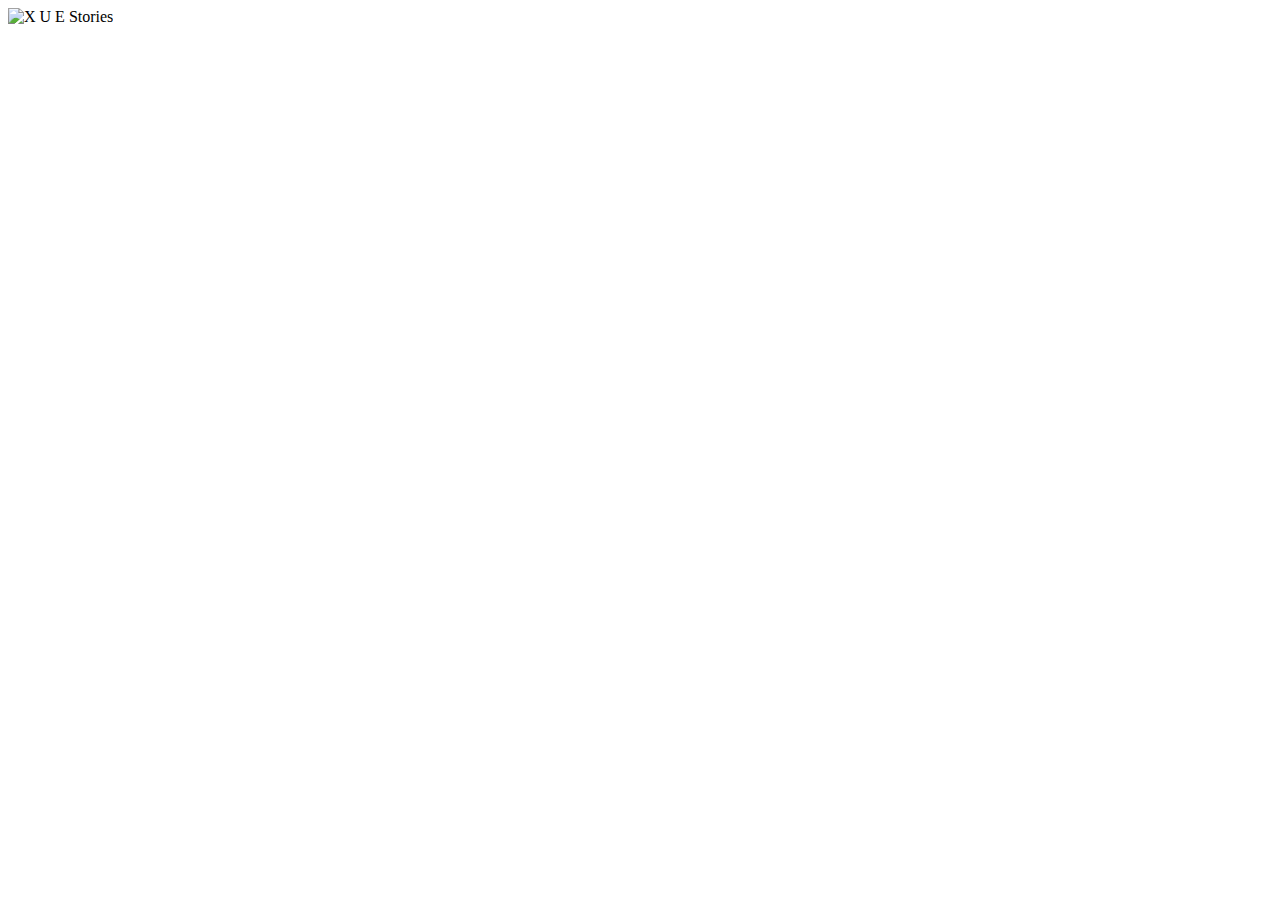
==== commit 638c8634: "back" ====
--- a/index.html
+++ b/index.html
@@ -1,73 +1,50 @@
 <!DOCTYPE html>
-<html lang="en zh-Hans zh zh-Hant">
+<html class="html" lang="en-US">
+ <head>
 
-<head>
+  <script type="text/javascript">
+   if(typeof Muse == "undefined") window.Muse = {}; window.Muse.assets = {"required":["jquery-1.8.3.min.js", "museutils.js", "jquery.watch.js", "index.css"], "outOfDate":[]};
+</script>
+  
+  <meta http-equiv="Content-type" content="text/html;charset=UTF-8"/>
+  <meta name="generator" content="2015.0.2.310"/>
+  <title>Home</title>
+  <!-- CSS -->
+  <link rel="stylesheet" type="text/css" href="css/site_global.css?4052507572"/>
+  <link rel="stylesheet" type="text/css" href="css/index.css?4044726555" id="pagesheet"/>
+  <!-- Other scripts -->
+  <script type="text/javascript">
+   document.documentElement.className += ' js';
+</script>
+   </head>
+ <body>
 
-  <meta charset="utf-8">
-    
-  <title>My China</title>
-  <meta name="author" content="Zhiyu(Reaji) Xue" />
-  <meta name="viewport" content="width=device-width, initial-scale=1, maximum-scale=1" />
-  <meta name="apple-mobile-web-app-capable" content="yes" />
- <!-- For iPhone 4 with high-resolution Retina display: -->
-<link rel="apple-touch-icon-precomposed" sizes="180x180" href="assets/img/apple-touch-icon.png">
-<!-- For non-Retina iPhone, iPod Touch, and Android 2.1+ devices: -->
-<link rel="apple-touch-icon-precomposed" href="assets/img/apple-touch-icon.png">
-<!-- For nokia devices: -->
-<link rel="shortcut icon" href="assets/img/apple-touch-icon.png">
-
-<meta name="apple-mobile-web-app-status-bar-style" content="black">
-  <link rel="stylesheet" href="assets/css/main.css" />
-  <link href='https://fonts.googleapis.com/css?family=Open+Sans:400,300,300italic,400italic,600,600italic,700,700italic,800,800italic' rel='stylesheet' type='text/css' />
-  
-  <!-- <link rel="mask-icon" href="assets/img/logo.svg" > -->
-    <link rel="apple-touch-startup-image"
-         and (-webkit-device-pixel-ratio: 2)"
-      href="assets/img/startup.png" />
-  <meta name="apple-mobile-web-app-status-bar-style" content="translucent" />
-  <meta name = "viewport" content = "width = content-width, initial-scale = 1.0, shrink-to-fit = no" />
-
-
-</head>
-
-<body> 
-	<img id="top" src="assets/img/top.png" ></img>
-       
-     <div id="title" class="title"><a class="titlelink" href="http://reaji.github.io/Mychina"><img id="logo" class="logo" src="assets/img/logo.svg"></img></a><h6 id="logotype" class="logotype"><a class="titlelink" href="http://reaji.github.io/Mychina">CALIFORNIA COLLEGE OF THE ARTS</a></h6> <h6 id="csatype" class="csatype"><a class="titlelink" href="http://reaji.github.io/Mychina">CHINESE STUDENT ASSOCIATION 你好</a></h6>
-     </div>
-
-<div class="content">
-     <div class="greet"><img id="nihao" src="assets/img/NihaoCCA.svg"/><img id="hello" src="assets/img/HelloCCA.svg"/></div>
-
-     <div class="recruit"><img class="fit" src="assets/img/recruitinfoMobile.svg" /><img class="QR" src="assets/img/QRTem.png"></div> </div>
-
-
-  
-
-  
+  <div class="clearfix" id="page"><!-- column -->
+   <img class="colelem" id="u75-6" alt="X U E Stories" width="293" height="42" src="images/u75-6.png"/><!-- rasterized frame -->
+   <div class="verticalspacer"></div>
   </div>
-
-
-  <div id="register" class="register"><h2 class="form"> &nbsp &nbsp &nbsp JOIN US BY HERE ! ^_^</h2>
-    <!-- Change the width and height values to suit you best -->
-<div class="typeform-widget" data-url="https://zxue.typeform.com/to/G2J5FK" data-text="Registration Form" style="width:100%;height:500px;"></div>
-<script>(function(){var qs,js,q,s,d=document,gi=d.getElementById,ce=d.createElement,gt=d.getElementsByTagName,id='typef_orm',b='https://s3-eu-west-1.amazonaws.com/share.typeform.com/';if(!gi.call(d,id)){js=ce.call(d,'script');js.id=id;js.src=b+'widget.js';q=gt.call(d,'script')[0];q.parentNode.insertBefore(js,q)}})()</script>
-    <div style="font-family: Sans-Serif;font-size: 12px;color: #333;opacity: 0.5; padding-top: 5px;">Want to register to CCA Chinese Association?  <a href="https://zxue.typeform.com/to/G2J5FK" style="color: #222" target="_blank">Full out our form.</a></div>
-
-</div>
-</div>
-
-
-<script>
-  (function(i,s,o,g,r,a,m){i['GoogleAnalyticsObject']=r;i[r]=i[r]||function(){
-  (i[r].q=i[r].q||[]).push(arguments)},i[r].l=1*new Date();a=s.createElement(o),
-  m=s.getElementsByTagName(o)[0];a.async=1;a.src=g;m.parentNode.insertBefore(a,m)
-  })(window,document,'script','//www.google-analytics.com/analytics.js','ga');
-
-  ga('create', 'UA-69363537-1', 'auto');
-  ga('send', 'pageview');
-
+  <!-- JS includes -->
+  <script type="text/javascript">
+   if (document.location.protocol != 'https:') document.write('\x3Cscript src="http://musecdn2.businesscatalyst.com/scripts/4.0/jquery-1.8.3.min.js" type="text/javascript">\x3C/script>');
 </script>
-</body>
-
-</html>+  <script type="text/javascript">
+   window.jQuery || document.write('\x3Cscript src="scripts/jquery-1.8.3.min.js" type="text/javascript">\x3C/script>');
+</script>
+  <script src="scripts/museutils.js?275725342" type="text/javascript"></script>
+  <script src="scripts/jquery.watch.js?3999102769" type="text/javascript"></script>
+  <!-- Other scripts -->
+  <script type="text/javascript">
+   $(document).ready(function() { try {
+(function(){var a={},b=function(a){if(a.match(/^rgb/))return a=a.replace(/\s+/g,"").match(/([\d\,]+)/gi)[0].split(","),(parseInt(a[0])<<16)+(parseInt(a[1])<<8)+parseInt(a[2]);if(a.match(/^\#/))return parseInt(a.substr(1),16);return 0};(function(){$('link[type="text/css"]').each(function(){var b=($(this).attr("href")||"").match(/\/?css\/([\w\-]+\.css)\?(\d+)/);b&&b[1]&&b[2]&&(a[b[1]]=b[2])})})();(function(){$("body").append('<div class="version" style="display:none; width:1px; height:1px;"></div>');
+for(var c=$(".version"),d=0;d<Muse.assets.required.length;){var f=Muse.assets.required[d],g=f.match(/([\w\-\.]+)\.(\w+)$/),k=g&&g[1]?g[1]:null,g=g&&g[2]?g[2]:null;switch(g.toLowerCase()){case "css":k=k.replace(/\W/gi,"_").replace(/^([^a-z])/gi,"_$1");c.addClass(k);var g=b(c.css("color")),h=b(c.css("background-color"));g!=0||h!=0?(Muse.assets.required.splice(d,1),"undefined"!=typeof a[f]&&(g!=a[f]>>>24||h!=(a[f]&16777215))&&Muse.assets.outOfDate.push(f)):d++;c.removeClass(k);break;case "js":k.match(/^jquery-[\d\.]+/gi)&&
+typeof $!="undefined"?Muse.assets.required.splice(d,1):d++;break;default:throw Error("Unsupported file type: "+g);}}c.remove();if(Muse.assets.outOfDate.length||Muse.assets.required.length)c="Some files on the server may be missing or incorrect. Clear browser cache and try again. If the problem persists please contact website author.",(d=location&&location.search&&location.search.match&&location.search.match(/muse_debug/gi))&&Muse.assets.outOfDate.length&&(c+="\nOut of date: "+Muse.assets.outOfDate.join(",")),d&&Muse.assets.required.length&&(c+="\nMissing: "+Muse.assets.required.join(",")),alert(c)})()})();+/* body */
+Muse.Utils.transformMarkupToFixBrowserProblemsPreInit();/* body */
+Muse.Utils.prepHyperlinks(true);/* body */
+Muse.Utils.fullPage('#page');/* 100% height page */
+Muse.Utils.showWidgetsWhenReady();/* body */
+Muse.Utils.transformMarkupToFixBrowserProblems();/* body */
+} catch(e) { if (e && 'function' == typeof e.notify) e.notify(); else Muse.Assert.fail('Error calling selector function:' + e); }});
+</script>
+   </body>
+</html>
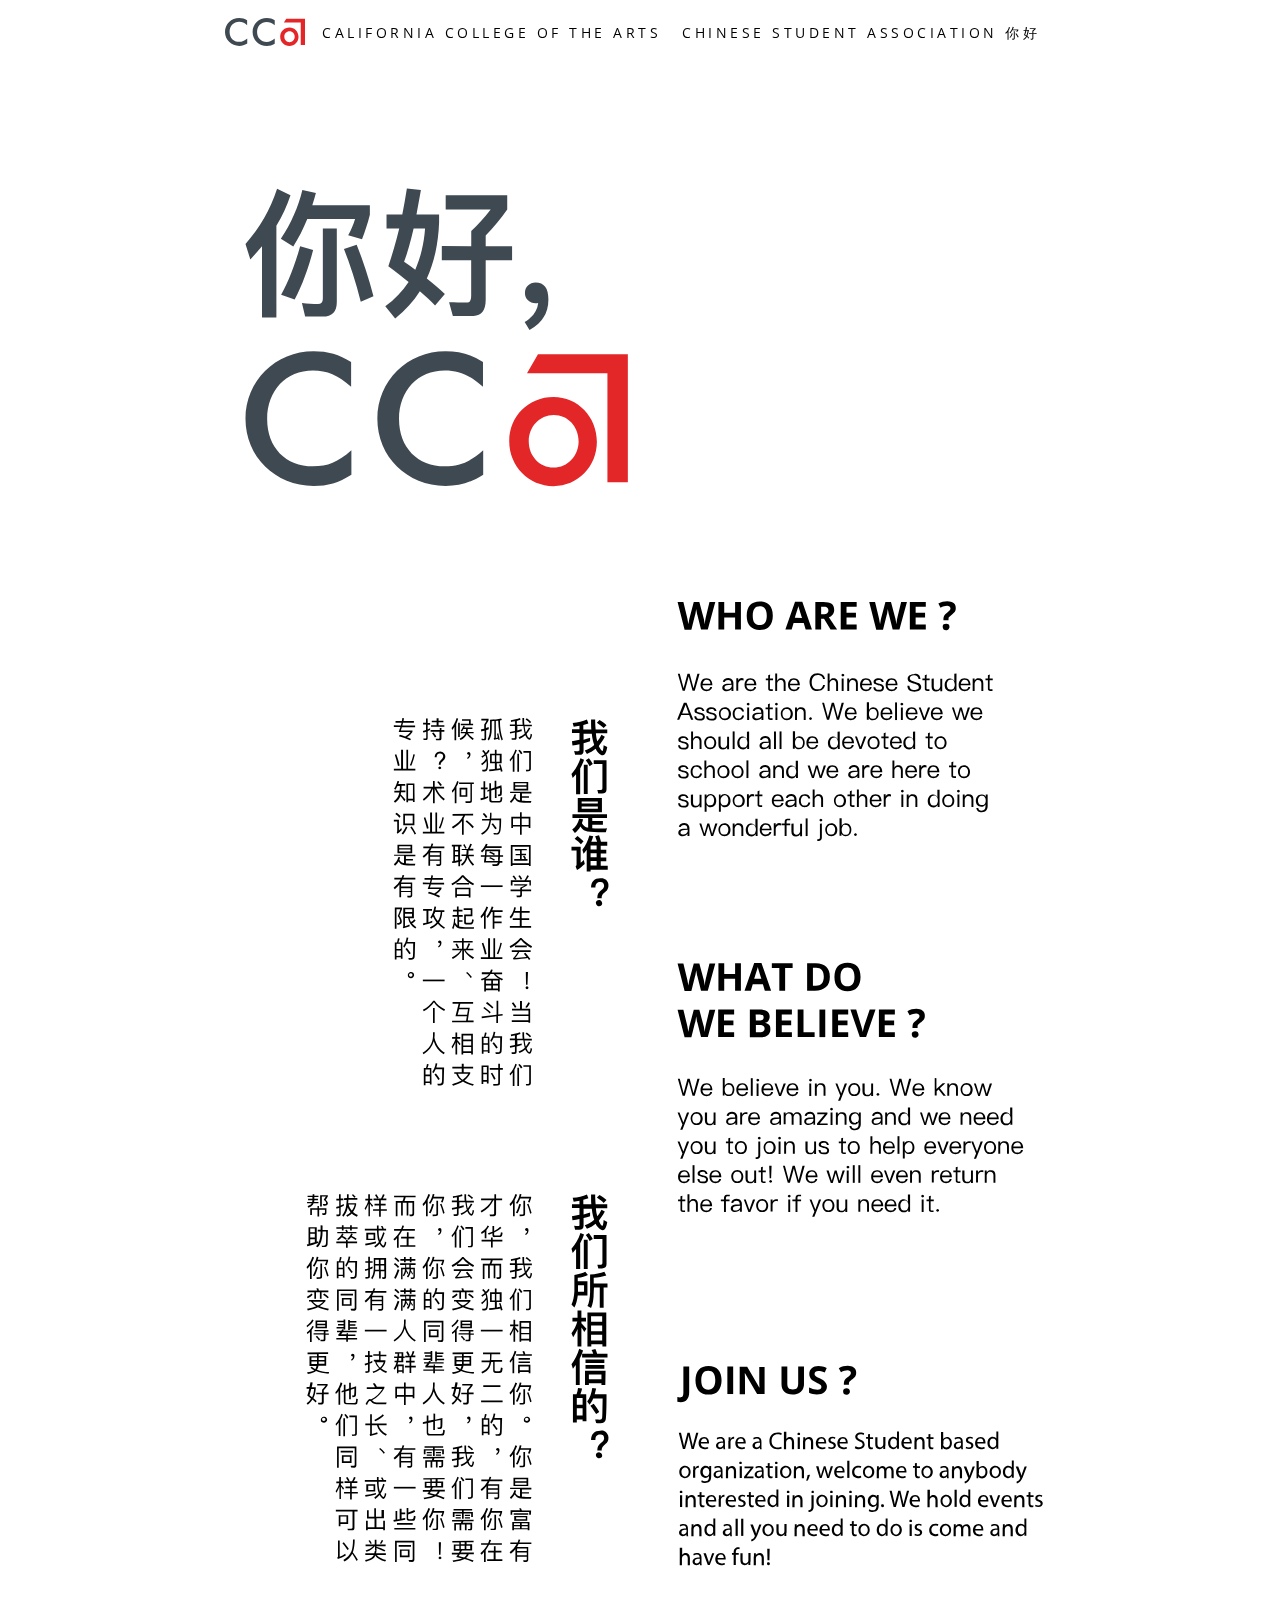
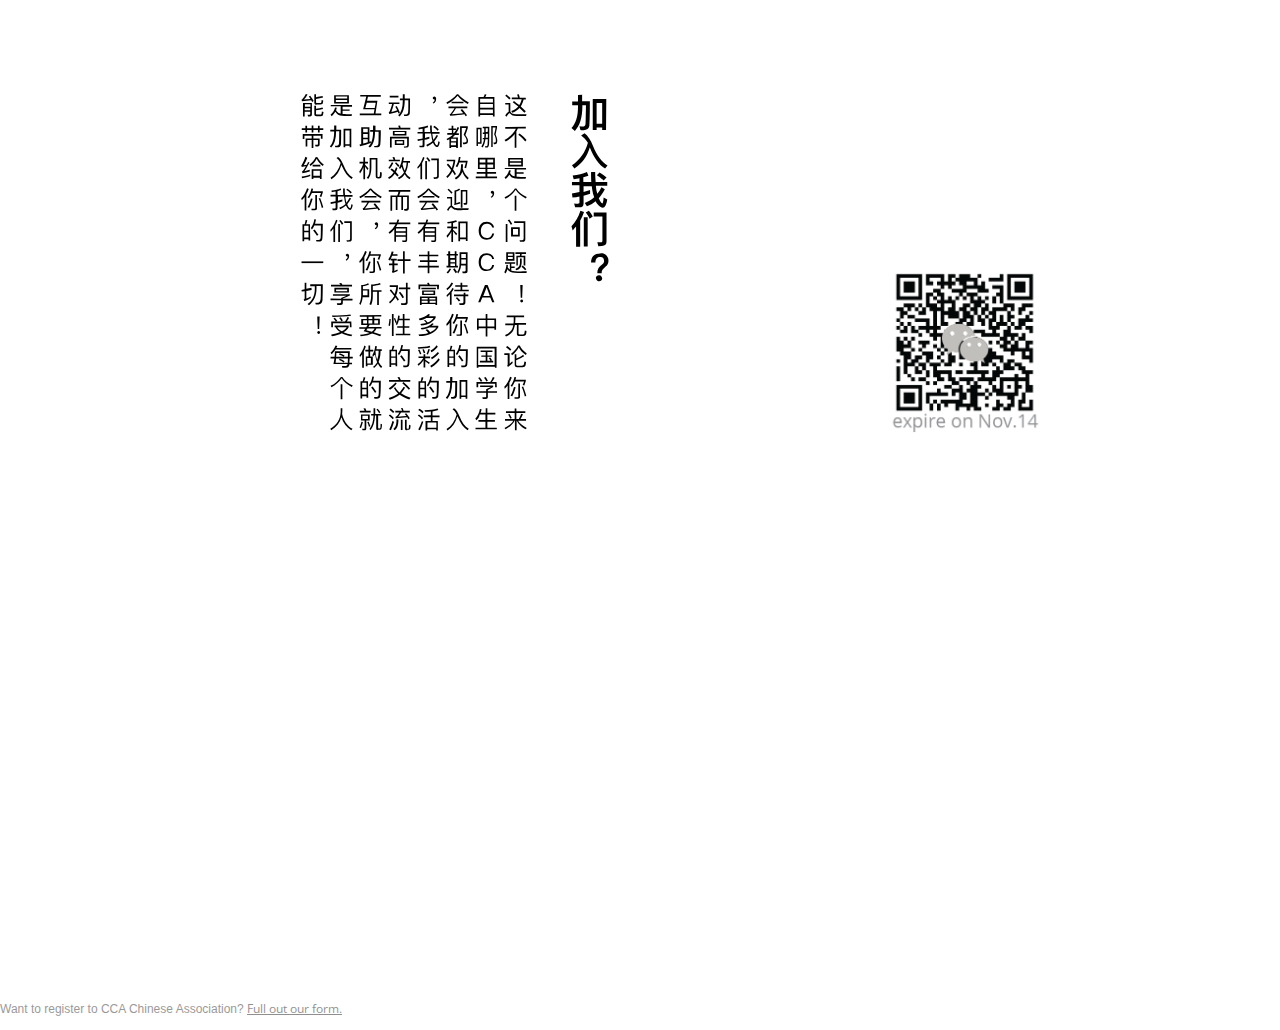
==== commit ec07aced: "now, index page is fine" ====
--- a/index.html
+++ b/index.html
@@ -1,50 +1,73 @@
 <!DOCTYPE html>
-<html class="html" lang="en-US">
- <head>
+<html lang="en zh-Hans zh zh-Hant">
 
-  <script type="text/javascript">
-   if(typeof Muse == "undefined") window.Muse = {}; window.Muse.assets = {"required":["jquery-1.8.3.min.js", "museutils.js", "jquery.watch.js", "index.css"], "outOfDate":[]};
+<head>
+
+  <meta charset="utf-8">
+    
+  <title>My China</title>
+  <meta name="author" content="Zhiyu(Reaji) Xue" />
+  <meta name="viewport" content="width=device-width, initial-scale=1, maximum-scale=1" />
+  <meta name="apple-mobile-web-app-capable" content="yes" />
+ <!-- For iPhone 4 with high-resolution Retina display: -->
+<link rel="apple-touch-icon-precomposed" sizes="180x180" href="assets/img/apple-touch-icon.png">
+<!-- For non-Retina iPhone, iPod Touch, and Android 2.1+ devices: -->
+<link rel="apple-touch-icon-precomposed" href="assets/img/apple-touch-icon.png">
+<!-- For nokia devices: -->
+<link rel="shortcut icon" href="assets/img/apple-touch-icon.png">
+
+<meta name="apple-mobile-web-app-status-bar-style" content="black">
+  <link rel="stylesheet" href="assets/css/main.css" />
+  <link href='https://fonts.googleapis.com/css?family=Open+Sans:400,300,300italic,400italic,600,600italic,700,700italic,800,800italic' rel='stylesheet' type='text/css' />
+  
+  <!-- <link rel="mask-icon" href="assets/img/logo.svg" > -->
+    <link rel="apple-touch-startup-image"
+         and (-webkit-device-pixel-ratio: 2)"
+      href="assets/img/startup.png" />
+  <meta name="apple-mobile-web-app-status-bar-style" content="translucent" />
+  <meta name = "viewport" content = "width = content-width, initial-scale = 1.0, shrink-to-fit = no" />
+
+
+</head>
+
+<body> 
+  <img id="top" src="assets/img/top.png" ></img>
+       
+     <div id="title" class="title"><a class="titlelink" href="http://reaji.github.io/Mychina"><img id="logo" class="logo" src="assets/img/logo.svg"></img></a><h6 id="logotype" class="logotype"><a class="titlelink" href="http://reaji.github.io/Mychina">CALIFORNIA COLLEGE OF THE ARTS</a></h6> <h6 id="csatype" class="csatype"><a class="titlelink" href="http://reaji.github.io/Mychina">CHINESE STUDENT ASSOCIATION 你好</a></h6>
+     </div>
+
+<div class="content">
+     <div class="greet"><img id="nihao" src="assets/img/NihaoCCA.svg"/><img id="hello" src="assets/img/HelloCCA.svg"/></div>
+
+     <div class="recruit"><img class="fit" src="assets/img/recruitinfoMobile.svg" /><img class="QR" src="assets/img/QRTem.png"></div> </div>
+
+
+  
+
+  
+  </div>
+
+
+  <div id="register" class="register"><h2 class="form"> &nbsp &nbsp &nbsp JOIN US BY HERE ! ^_^</h2>
+    <!-- Change the width and height values to suit you best -->
+<div class="typeform-widget" data-url="https://zxue.typeform.com/to/G2J5FK" data-text="Registration Form" style="width:100%;height:500px;"></div>
+<script>(function(){var qs,js,q,s,d=document,gi=d.getElementById,ce=d.createElement,gt=d.getElementsByTagName,id='typef_orm',b='https://s3-eu-west-1.amazonaws.com/share.typeform.com/';if(!gi.call(d,id)){js=ce.call(d,'script');js.id=id;js.src=b+'widget.js';q=gt.call(d,'script')[0];q.parentNode.insertBefore(js,q)}})()</script>
+    <div style="font-family: Sans-Serif;font-size: 12px;color: #333;opacity: 0.5; padding-top: 5px;">Want to register to CCA Chinese Association?  <a href="https://zxue.typeform.com/to/G2J5FK" style="color: #222" target="_blank">Full out our form.</a></div>
+
+</div>
+</div>
+
+
+<script>
+  (function(i,s,o,g,r,a,m){i['GoogleAnalyticsObject']=r;i[r]=i[r]||function(){
+  (i[r].q=i[r].q||[]).push(arguments)},i[r].l=1*new Date();a=s.createElement(o),
+  m=s.getElementsByTagName(o)[0];a.async=1;a.src=g;m.parentNode.insertBefore(a,m)
+  })(window,document,'script','//www.google-analytics.com/analytics.js','ga');
+
+  ga('create', 'UA-69363537-1', 'auto');
+  ga('send', 'pageview');
+
 </script>
-  
-  <meta http-equiv="Content-type" content="text/html;charset=UTF-8"/>
-  <meta name="generator" content="2015.0.2.310"/>
-  <title>Home</title>
-  <!-- CSS -->
-  <link rel="stylesheet" type="text/css" href="css/site_global.css?4052507572"/>
-  <link rel="stylesheet" type="text/css" href="css/index.css?4044726555" id="pagesheet"/>
-  <!-- Other scripts -->
-  <script type="text/javascript">
-   document.documentElement.className += ' js';
-</script>
-   </head>
- <body>
+</body>
 
-  <div class="clearfix" id="page"><!-- column -->
-   <img class="colelem" id="u75-6" alt="X U E Stories" width="293" height="42" src="images/u75-6.png"/><!-- rasterized frame -->
-   <div class="verticalspacer"></div>
-  </div>
-  <!-- JS includes -->
-  <script type="text/javascript">
-   if (document.location.protocol != 'https:') document.write('\x3Cscript src="http://musecdn2.businesscatalyst.com/scripts/4.0/jquery-1.8.3.min.js" type="text/javascript">\x3C/script>');
-</script>
-  <script type="text/javascript">
-   window.jQuery || document.write('\x3Cscript src="scripts/jquery-1.8.3.min.js" type="text/javascript">\x3C/script>');
-</script>
-  <script src="scripts/museutils.js?275725342" type="text/javascript"></script>
-  <script src="scripts/jquery.watch.js?3999102769" type="text/javascript"></script>
-  <!-- Other scripts -->
-  <script type="text/javascript">
-   $(document).ready(function() { try {
-(function(){var a={},b=function(a){if(a.match(/^rgb/))return a=a.replace(/\s+/g,"").match(/([\d\,]+)/gi)[0].split(","),(parseInt(a[0])<<16)+(parseInt(a[1])<<8)+parseInt(a[2]);if(a.match(/^\#/))return parseInt(a.substr(1),16);return 0};(function(){$('link[type="text/css"]').each(function(){var b=($(this).attr("href")||"").match(/\/?css\/([\w\-]+\.css)\?(\d+)/);b&&b[1]&&b[2]&&(a[b[1]]=b[2])})})();(function(){$("body").append('<div class="version" style="display:none; width:1px; height:1px;"></div>');
-for(var c=$(".version"),d=0;d<Muse.assets.required.length;){var f=Muse.assets.required[d],g=f.match(/([\w\-\.]+)\.(\w+)$/),k=g&&g[1]?g[1]:null,g=g&&g[2]?g[2]:null;switch(g.toLowerCase()){case "css":k=k.replace(/\W/gi,"_").replace(/^([^a-z])/gi,"_$1");c.addClass(k);var g=b(c.css("color")),h=b(c.css("background-color"));g!=0||h!=0?(Muse.assets.required.splice(d,1),"undefined"!=typeof a[f]&&(g!=a[f]>>>24||h!=(a[f]&16777215))&&Muse.assets.outOfDate.push(f)):d++;c.removeClass(k);break;case "js":k.match(/^jquery-[\d\.]+/gi)&&
-typeof $!="undefined"?Muse.assets.required.splice(d,1):d++;break;default:throw Error("Unsupported file type: "+g);}}c.remove();if(Muse.assets.outOfDate.length||Muse.assets.required.length)c="Some files on the server may be missing or incorrect. Clear browser cache and try again. If the problem persists please contact website author.",(d=location&&location.search&&location.search.match&&location.search.match(/muse_debug/gi))&&Muse.assets.outOfDate.length&&(c+="\nOut of date: "+Muse.assets.outOfDate.join(",")),d&&Muse.assets.required.length&&(c+="\nMissing: "+Muse.assets.required.join(",")),alert(c)})()})();-/* body */
-Muse.Utils.transformMarkupToFixBrowserProblemsPreInit();/* body */
-Muse.Utils.prepHyperlinks(true);/* body */
-Muse.Utils.fullPage('#page');/* 100% height page */
-Muse.Utils.showWidgetsWhenReady();/* body */
-Muse.Utils.transformMarkupToFixBrowserProblems();/* body */
-} catch(e) { if (e && 'function' == typeof e.notify) e.notify(); else Muse.Assert.fail('Error calling selector function:' + e); }});
-</script>
-   </body>
-</html>
+</html>--- a/assets/css/main.css
+++ b/assets/css/main.css
@@ -0,0 +1,366 @@
+*{
+	font-family: 'Open Sans', sans-serif;
+ 
+}
+
+@keyframes nihello {
+    0% {opacity: 0;}
+    50% {opacity:1;}
+    100% {opacity: 0;}
+
+}
+@keyframes helloni {
+    0% {opacity: 1;}
+    50% {opacity:0;}
+    100% {opacity: 1;}
+}
+
+
+body { 	width:100%; 
+	margin-top: -13px;
+	margin-left: 0; 
+    height: 100%;
+    overflow-x:hidden; 
+
+	}
+
+#top {width:100%; margin-top: -10px;height: 5px;}
+
+
+
+
+.titlelink {
+    text-decoration: none;
+    color: black;
+}
+
+.title {
+    margin: -11px auto;
+    height:75px;
+    width: 850px; 
+    backdrop-filter: blur(10px);
+}
+
+.logo {
+    width: 80px;
+    margin-left: 10px;
+    margin-top: 20px;
+}
+
+.logotype {
+    display: inline-block;
+    font-weight: 400;
+    margin-top: 24px;
+    margin-left: 2%;
+    vertical-align: top;
+    letter-spacing: 3.5px;
+    line-height: 150%;
+    font-size: 14px;
+}
+
+.csatype {
+    display: inline-block;
+    font-weight: 400;
+    margin-top: 24px;
+    margin-left: 2%;
+    vertical-align: top;
+    letter-spacing: 3.5px;
+    line-height: 150%;
+    font-size: 14px;
+}
+
+.typeformtitle {
+    font-weight: 300;
+}
+
+.content {
+    width: 850px;
+    margin: 0 auto;
+
+}
+
+#nihao {
+    position: absolute;
+   margin: 0 auto;
+    animation: nihello ease-in-out 10s infinite 2s ;
+   max-width: 850px;
+
+
+}
+
+#hello {
+   position: absolute;
+    margin: 0 auto;
+   opacity: 0;
+   animation: helloni ease-in-out 10s infinite 2s;
+   z-index: -1;
+   max-width: 850px;
+}
+
+.greet {
+    position: relative;
+    height: 12%;
+        
+}
+
+.recruit {
+    position: relative;
+    max-width: 850px;
+    top:500px;
+    z-index: -1;
+        
+}
+
+.recruit .QR{
+    position: absolute;
+    max-width: 180px;
+    bottom:10px;
+    right: 10px;
+        
+}
+
+
+.register{
+    display: block;
+    position: relative;
+    top:550px;
+      
+}
+
+.register .form {
+    font-weight: 600;
+    position: absolute;
+    top:0px;
+    z-index: 1;
+    color: white;
+       
+}
+
+
+/*
+.registerTitle{
+    position: fixed;
+    top:50px;
+    left: 150px;
+    background-color: rgba(255, 255, 255, 0.4);
+   backdrop-filter: blur(5px);
+   width:100px;
+   height:100px;
+   z-index: 1;
+}
+*/
+@media screen and (max-width: 768px) {
+.title {
+	margin: -12px auto;
+	height: 50px;
+	width: 100%;
+ background: #eeeeee;
+ backdrop-filter: blur(10px);
+
+
+
+}
+
+.logo {
+	width: 50px;
+	margin-left: 5%;
+	margin-top: 20px;
+}
+
+.logotype {
+    display: inline-block;
+    width: 130px;
+    font-weight: 400;
+    margin-top: 19px;
+    margin-left: 10px;
+    vertical-align: top;
+    letter-spacing: 2px;
+    line-height: 10px;
+    font-size: 9.2px;
+}
+
+.csatype {
+    display: inline-block;
+    width: 113px;
+    font-weight: 400;
+    margin-top: 19px;
+    margin-left: 1%;
+    vertical-align: top;
+    letter-spacing: 2px;
+    line-height: 10px;
+    font-size: 9.2px;
+}
+
+.register{
+    display: block;
+    position: relative;
+    top:250px;
+}
+
+.register .form {
+    font-weight: 600;
+    position: absolute;
+    top:0px;
+    z-index: 1;
+    color: white;
+}
+
+#nihao {
+   position: absolute;
+  width: 50%;
+  min-width: 313px;
+  animation: nihello ease-in-out 10s infinite 2s;
+}
+ #hello {
+   position: absolute;
+   width: 50%;
+    opacity: 0;
+    min-width: 313px;
+     animation: helloni ease-in-out 10s infinite 2s;
+}
+
+.content {
+    width: 100%;
+    margin: 0 auto;
+      
+}
+
+.greet {
+    position: relative;
+    width: 80%;
+    left: 5%;
+
+
+}
+.recruit {
+    position: relative;
+    width: 100%;
+    right: 0;
+    top: 200px; 
+}
+
+.recruit .fit {
+   position: relative;
+   right: 0;
+
+}
+
+
+.recruit .QR{
+    position: absolute;
+    width: 25%;
+    bottom:10px;
+    right: 3%;
+}
+
+}
+
+
+@media screen and (max-width: 340px) {
+.title {
+    margin: -12px auto;
+    height: 50px;
+    width: 100%;
+ background: #eeeeee;
+ backdrop-filter: blur(10px);
+
+
+
+}
+
+.logo {
+    width: 50px;
+    margin-left: 5%;
+    margin-top: 20px;
+}
+
+.logotype {
+    display: inline-block;
+    width: 118px;
+    font-weight: 400;
+    margin-top: 19px;
+    margin-left: 3%;
+    vertical-align: top;
+    letter-spacing: 2px;
+    line-height: 10px;
+    font-size: 8px;
+}
+
+.csatype {
+    display: inline-block;
+    width: 113px;
+    font-weight: 400;
+    margin-top: 19px;
+    margin-left: 1%;
+    vertical-align: top;
+    letter-spacing: 2px;
+    line-height: 10px;
+    font-size: 8px;
+}
+
+.register{
+    display: block;
+    position: relative;
+    top:150px;
+}
+
+.register .form {
+    font-weight: 600;
+    position: absolute;
+    top:0px;
+    z-index: 1;
+    color: white;
+}
+
+#nihao {
+   position: absolute;
+
+width: 40%;
+  min-width: 300px;
+
+  animation: nihello ease-in-out 10s infinite 2s;
+}
+ #hello {
+   position: absolute;
+   width: 40%;
+    opacity: 0;
+    min-width: 300px;
+
+     animation: helloni ease-in-out 10s infinite 2s;
+}
+
+.content {
+    width: 100%;
+    margin: 0 auto;
+      
+}
+
+.greet {
+    position: relative;
+    width: 300px;
+    left: 5%;
+   /* overflow-x:hidden;*/
+
+}
+.recruit {
+    position: relative;
+    width: 100%;
+    right: 0;
+    top: 120px;
+}
+
+.recruit .fit {
+   position: relative;
+   right: 0;
+   width: 95%;
+}
+
+
+.recruit .QR{
+    position: absolute;
+    width: 25%;
+    bottom:10px;
+    right: 3%;
+}
+
+}
